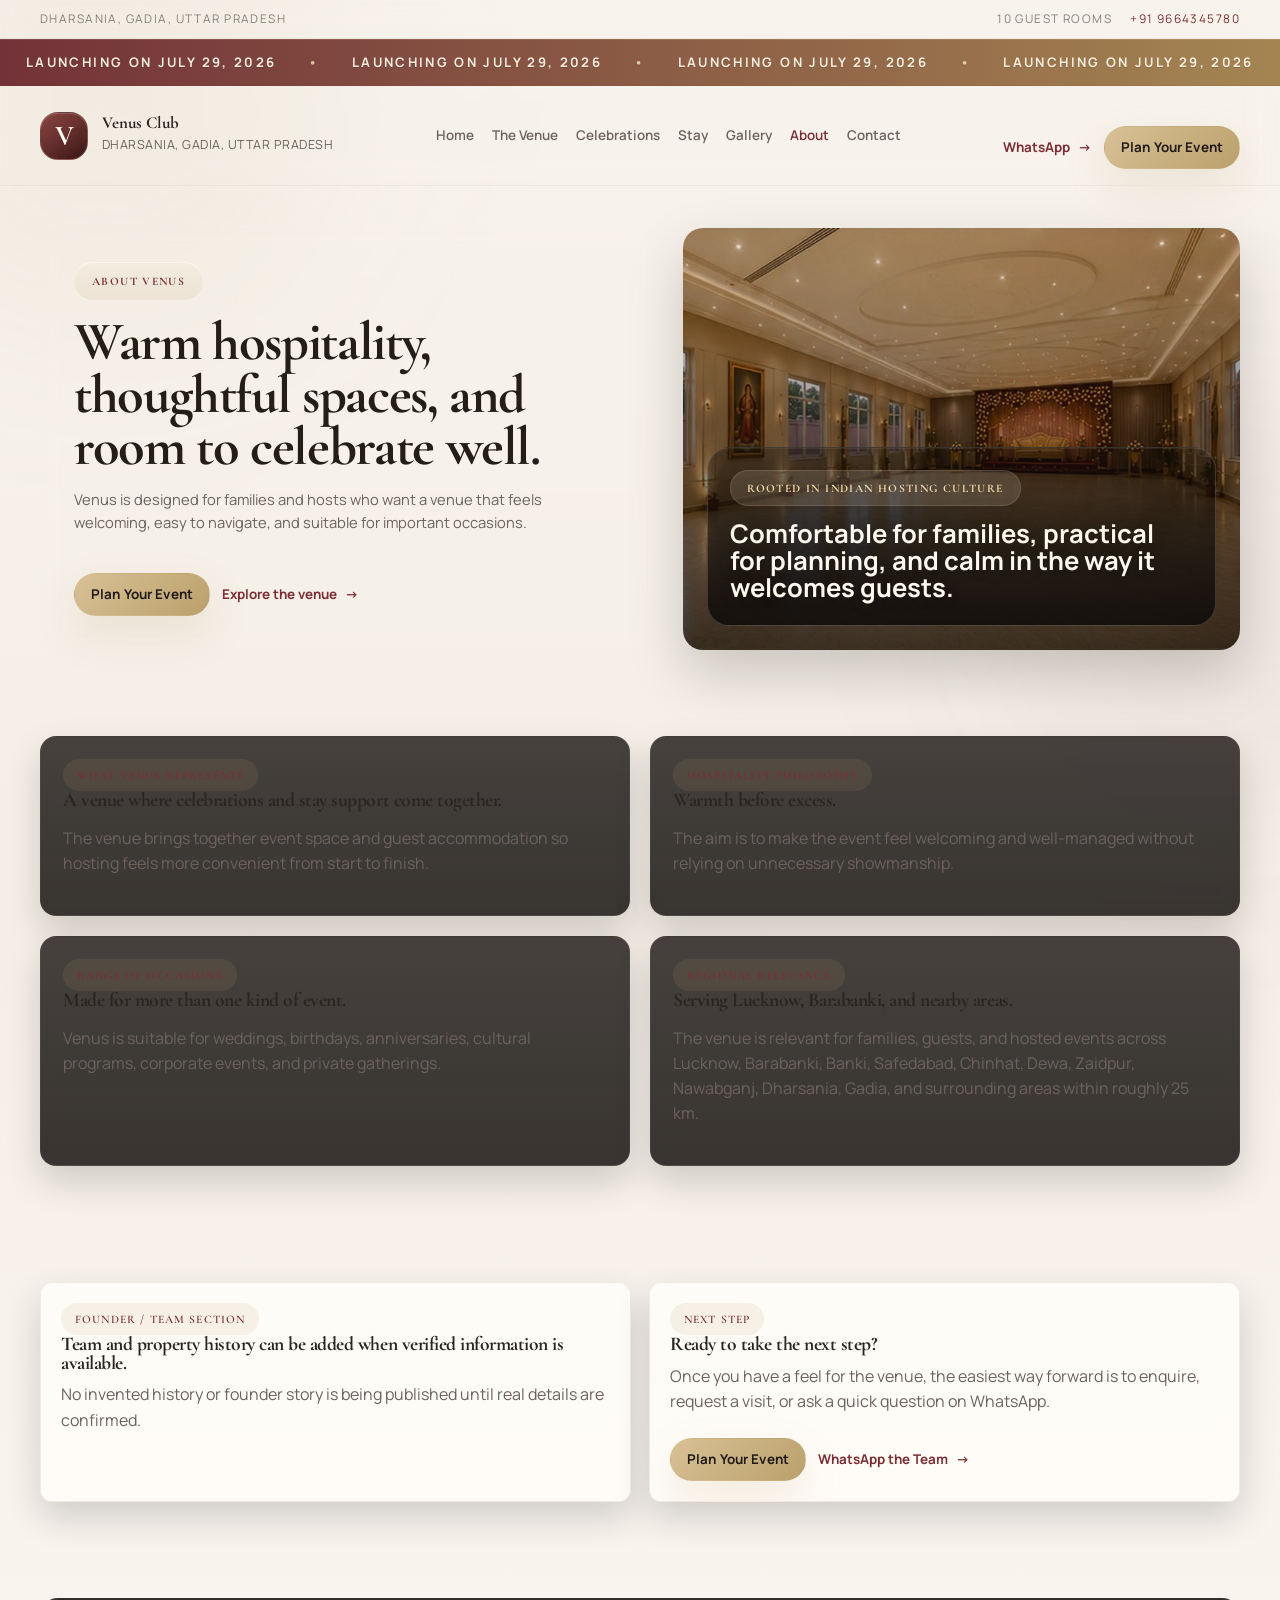
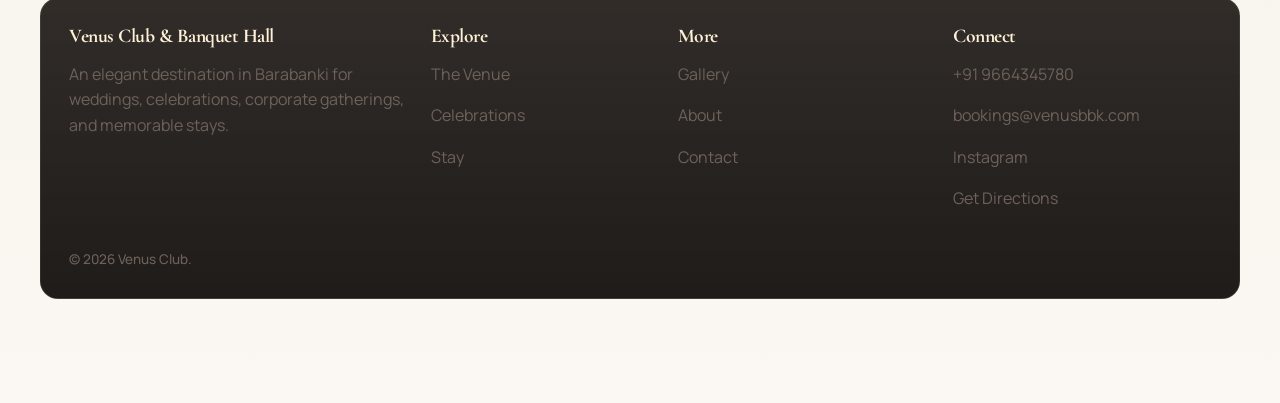
==== about.html @ 735349ad "feat: add venue instagram profile" ====
<!DOCTYPE html>
<html lang="en">
  <head>
    <meta charset="UTF-8" />
    <meta name="viewport" content="width=device-width, initial-scale=1.0" />
    <title>About Venus Club | Banquet Hall, Outdoor Lawn & Hospitality Venue in Barabanki</title>
    <meta
      name="description"
      content="Learn about the hospitality philosophy, venue approach, and celebration experience behind Venus Club in Barabanki near Lucknow for weddings, outdoor events, stays, and business gatherings."
    />
    <meta
      name="keywords"
      content="Venus Club, Venus Banquet, Venus Outdoor Lawn, Club, Outdoor, Event, Business Event, Venue, Hospitality Venue, Banquet Hall, Marriage Hall, Barabanki, Lucknow"
    />
    <link rel="canonical" href="https://venusbbk.com/about.html" />
    <meta property="og:type" content="article" />
    <meta property="og:title" content="About Venus Club | Banquet Hall, Outdoor Lawn & Hospitality Venue in Barabanki" />
    <meta
      property="og:description"
      content="Discover the hospitality approach and venue philosophy behind Venus Club & Banquet Hall in Barabanki near Lucknow."
    />
    <meta property="og:url" content="https://venusbbk.com/about.html" />
    <meta property="og:site_name" content="Venus Club & Banquet Hall" />
    <meta property="og:image" content="https://venusbbk.com/outdoor_lawn.png" />
    <meta property="og:image:alt" content="About Venus Club venue ambience in Barabanki" />
    <meta name="twitter:card" content="summary_large_image" />
    <meta name="twitter:title" content="About Venus Club | Banquet Hall, Outdoor Lawn & Hospitality Venue in Barabanki" />
    <meta
      name="twitter:description"
      content="Read about the hospitality philosophy and celebration experience behind Venus Club."
    />
    <meta name="twitter:image" content="https://venusbbk.com/outdoor_lawn.png" />
    <script type="application/ld+json">
      {
        "@context": "https://schema.org",
        "@type": "AboutPage",
        "name": "About Venus Club | Banquet Hall, Outdoor Lawn & Hospitality Venue in Barabanki",
        "url": "https://venusbbk.com/about.html",
        "description": "About page for Venus Club & Banquet Hall in Barabanki near Lucknow.",
        "isPartOf": {
          "@type": "WebSite",
          "url": "https://venusbbk.com/"
        },
        "breadcrumb": {
          "@type": "BreadcrumbList",
          "itemListElement": [
            {
              "@type": "ListItem",
              "position": 1,
              "name": "Home",
              "item": "https://venusbbk.com/"
            },
            {
              "@type": "ListItem",
              "position": 2,
              "name": "About",
              "item": "https://venusbbk.com/about.html"
            }
          ]
        }
      }
    </script>
    <link rel="preconnect" href="https://fonts.googleapis.com" />
    <link rel="preconnect" href="https://fonts.gstatic.com" crossorigin />
    <link
      href="https://fonts.googleapis.com/css2?family=Cormorant+Garamond:wght@500;600;700&family=Manrope:wght@400;500;600;700;800&display=swap"
      rel="stylesheet"
    />
    <link rel="stylesheet" href="styles.css?v=20260718b" />
  </head>
  <body>
    <div class="shell">
      <header class="topbar">
        <div class="topbar-meta">
          <div class="topbar-meta__inner">
            <span data-site-area></span>
            <div>
              <span data-site-room-count></span>
              <a data-phone-link href="#"><span data-site-phone></span></a>
            </div>
          </div>
        </div>
        <div class="launch-banner" aria-label="Launch announcement">
          <div class="launch-banner__marquee">
            <div class="launch-banner__track"></div>
            <div class="launch-banner__track" aria-hidden="true"></div>
          </div>
        </div>
        <div class="topbar__inner">
          <a class="brand" href="index.html">
            <div class="brand__mark">V</div>
            <div class="brand__text">
              <strong data-site-short></strong>
              <span data-site-area></span>
            </div>
          </a>
          <nav class="nav" aria-label="Primary">
            <a href="index.html">Home</a>
            <a href="venue.html">The Venue</a>
            <a href="celebrations.html">Celebrations</a>
            <a href="stay.html">Stay</a>
            <a href="gallery.html">Gallery</a>
            <a class="is-current" href="about.html">About</a>
            <a href="contact.html">Contact</a>
          </nav>
          <div class="nav-cta">
            <a class="text-link" data-whatsapp-link href="#">WhatsApp</a>
            <a class="button" href="contact.html">Plan Your Event</a>
          </div>
          <button class="menu-button" type="button" data-menu-toggle aria-expanded="false">Menu</button>
        </div>
        <div class="mobile-nav" hidden data-mobile-nav>
          <a href="venue.html">The Venue</a>
          <a href="celebrations.html">Celebrations</a>
          <a href="stay.html">Stay</a>
          <a href="gallery.html">Gallery</a>
          <a href="about.html">About</a>
          <a href="contact.html">Contact</a>
          <a href="contact.html">Plan Your Event</a>
        </div>
      </header>

      <main>
        <section class="page-hero">
          <div class="page-hero__copy hero-card">
            <span class="eyebrow">About Venus</span>
            <h1>Warm hospitality, thoughtful spaces, and room to celebrate well.</h1>
            <p>
              Venus is designed for families and hosts who want a venue that feels welcoming,
              easy to navigate, and suitable for important occasions.
            </p>
            <div class="cta-row">
              <a class="button" href="contact.html">Plan Your Event</a>
              <a class="text-link" href="venue.html">Explore the venue</a>
            </div>
          </div>
          <div class="page-hero__visual hero-visual--about">
            <div class="hero-overlay">
              <span class="eyebrow">Rooted in Indian hosting culture</span>
              <strong>Comfortable for families, practical for planning, and calm in the way it welcomes guests.</strong>
            </div>
          </div>
        </section>

        <section class="section">
          <div class="story-grid">
            <article class="story-card">
              <span class="eyebrow">What Venus represents</span>
              <h3>A venue where celebrations and stay support come together.</h3>
              <p>
                The venue brings together event space and guest accommodation so hosting feels more convenient from start to finish.
              </p>
            </article>
            <article class="story-card">
              <span class="eyebrow">Hospitality philosophy</span>
              <h3>Warmth before excess.</h3>
              <p>
                The aim is to make the event feel welcoming and well-managed without relying on unnecessary showmanship.
              </p>
            </article>
            <article class="story-card">
              <span class="eyebrow">Range of occasions</span>
              <h3>Made for more than one kind of event.</h3>
              <p>
                Venus is suitable for weddings, birthdays, anniversaries, cultural programs, corporate events, and private gatherings.
              </p>
            </article>
            <article class="story-card">
              <span class="eyebrow">Regional relevance</span>
              <h3>Serving Lucknow, Barabanki, and nearby areas.</h3>
              <p>
                The venue is relevant for families, guests, and hosted events across Lucknow, Barabanki, Banki, Safedabad, Chinhat, Dewa, Zaidpur, Nawabganj, Dharsania, Gadia, and surrounding areas within roughly 25 km.
              </p>
            </article>
          </div>
        </section>

        <section class="section">
          <div class="contact-grid">
            <article class="contact-card">
              <span class="eyebrow">Founder / team section</span>
              <h3>Team and property history can be added when verified information is available.</h3>
              <p>
                No invented history or founder story is being published until real details are confirmed.
              </p>
            </article>
            <article class="contact-card">
              <span class="eyebrow">Next step</span>
              <h3>Ready to take the next step?</h3>
              <p>
                Once you have a feel for the venue, the easiest way forward is to enquire, request a visit, or ask a quick question on WhatsApp.
              </p>
              <div class="button-row">
                <a class="button" href="contact.html">Plan Your Event</a>
                <a class="text-link" data-whatsapp-link href="#">WhatsApp the Team</a>
              </div>
            </article>
          </div>
        </section>
      </main>

      <footer class="footer">
        <div class="footer__inner">
          <div class="footer__grid">
            <div>
              <h3 data-site-business></h3>
              <p data-site-hero></p>
            </div>
            <div>
              <h3>Explore</h3>
              <p><a href="venue.html">The Venue</a></p>
              <p><a href="celebrations.html">Celebrations</a></p>
              <p><a href="stay.html">Stay</a></p>
            </div>
            <div>
              <h3>More</h3>
              <p><a href="gallery.html">Gallery</a></p>
              <p><a href="about.html">About</a></p>
              <p><a href="contact.html">Contact</a></p>
            </div>
            <div>
              <h3>Connect</h3>
              <p><a data-phone-link href="#"><span data-site-phone></span></a></p>
              <p><a data-email-link href="#"><span data-site-email></span></a></p>
              <p><a data-instagram-link href="#" target="_blank" rel="noreferrer">Instagram</a></p>
              <p><a data-map-link href="#" target="_blank" rel="noreferrer">Get Directions</a></p>
            </div>
          </div>
          <p class="note" style="margin-top: 22px;">© <span id="year"></span> <span data-site-short></span>.</p>
        </div>
      </footer>
    </div>

    <div class="sticky-actions-wrap">
      <div class="sticky-actions">
        <a data-phone-link href="#">Call</a>
        <a data-whatsapp-link href="#">WhatsApp</a>
        <a href="contact.html">Enquire</a>
      </div>
    </div>

    <script src="site-data.js?v=20260718a"></script>
    <script src="app.js?v=20260718a"></script>
  </body>
</html>
---- styles.css ----
:root {
  --bg: #f7f3ec;
  --bg-soft: #efe8de;
  --panel: rgba(255, 253, 249, 0.88);
  --panel-strong: rgba(255, 253, 249, 0.94);
  --panel-solid: #fffdf9;
  --card-light: #f7f0e4;
  --text: #2b2521;
  --text-soft: #6d625b;
  --text-muted: #8a7f77;
  --text-dark: #211b17;
  --line: rgba(140, 122, 98, 0.14);
  --line-strong: rgba(140, 122, 98, 0.24);
  --brand: #7d2d34;
  --brand-deep: #4c171d;
  --accent: #b89a69;
  --accent-soft: #ddceb0;
  --earth: #8c7661;
  --success: #8ac39e;
  --danger: #c85b4a;
  --warning: #a06b12;
  --shadow-xl: 0 24px 56px rgba(0, 0, 0, 0.18);
  --shadow-lg: 0 16px 36px rgba(0, 0, 0, 0.16);
  --radius-xl: 32px;
  --radius-lg: 24px;
  --radius-md: 18px;
  --radius-sm: 14px;
  --content: 1200px;
}

* {
  box-sizing: border-box;
}

html {
  scroll-behavior: smooth;
}

body {
  margin: 0;
  min-width: 320px;
  background:
    linear-gradient(180deg, #f7f3ec 0%, #f4eee6 46%, #fbf8f3 100%);
  color: var(--text);
  font-family: "Manrope", "Segoe UI", sans-serif;
  line-height: 1.58;
}

body.has-lightbox {
  overflow: hidden;
}

body.has-launch-popup {
  overflow: hidden;
}

a {
  color: inherit;
  text-decoration: none;
}

img {
  display: block;
  max-width: 100%;
}

button,
input,
select,
textarea {
  font: inherit;
}

button {
  cursor: pointer;
}

:focus-visible {
  outline: 2px solid var(--accent);
  outline-offset: 2px;
}

.shell {
  position: relative;
  min-height: 100vh;
  overflow: clip;
}

.shell::before,
.shell::after {
  content: "";
  position: fixed;
  inset: auto;
  width: 34vw;
  height: 34vw;
  border-radius: 50%;
  filter: blur(110px);
  pointer-events: none;
  z-index: 0;
}

.shell::before {
  top: -10vw;
  left: -9vw;
  background: rgba(183, 154, 104, 0.08);
}

.shell::after {
  right: -12vw;
  bottom: 8vh;
  background: rgba(125, 45, 52, 0.05);
}

.topbar,
.section,
.footer__inner,
.hero,
.page-hero,
.sticky-actions,
.notice-strip,
.split-feature,
.metrics-band,
.gallery-shell {
  position: relative;
  z-index: 1;
  width: min(calc(100% - 32px), var(--content));
  margin: 0 auto;
}

.topbar {
  position: sticky;
  top: 0;
  z-index: 40;
  width: 100%;
  border-bottom: 1px solid rgba(140, 122, 98, 0.08);
  backdrop-filter: blur(14px);
  transition: background 180ms ease, border-color 180ms ease, box-shadow 180ms ease;
}

.topbar.is-scrolled {
  background: rgba(251, 248, 243, 0.92);
  border-color: rgba(140, 122, 98, 0.12);
  box-shadow: 0 10px 24px rgba(0, 0, 0, 0.14);
}

.topbar-meta {
  border-bottom: 1px solid rgba(140, 122, 98, 0.08);
  color: var(--text-muted);
  font-size: 0.74rem;
  letter-spacing: 0.12em;
  text-transform: uppercase;
}

.topbar-meta__inner,
.topbar__inner {
  width: min(calc(100% - 32px), var(--content));
  margin: 0 auto;
}

.topbar-meta__inner {
  min-height: 38px;
  display: flex;
  align-items: center;
  justify-content: space-between;
  gap: 18px;
}

.topbar-meta__inner div {
  display: flex;
  align-items: center;
  gap: 18px;
  flex-wrap: wrap;
}

.topbar-meta a {
  color: var(--brand);
}

.launch-banner {
  position: relative;
  overflow: hidden;
  min-height: 46px;
  border-bottom: 1px solid rgba(98, 70, 48, 0.14);
  background:
    linear-gradient(90deg, rgba(109, 42, 49, 0.96), rgba(158, 125, 72, 0.94));
  box-shadow: inset 0 1px 0 rgba(255, 241, 219, 0.12);
}

.launch-banner__marquee {
  display: flex;
  width: max-content;
  min-width: 100%;
  animation: launchBannerMarquee 22s linear infinite;
}

.launch-banner__track {
  display: flex;
  align-items: center;
  gap: 32px;
  min-height: 46px;
  padding-left: 26px;
  padding-right: 26px;
  color: rgba(255, 245, 229, 0.96);
  font-size: 0.82rem;
  font-weight: 700;
  letter-spacing: 0.18em;
  text-transform: uppercase;
  white-space: nowrap;
  flex: 0 0 auto;
  text-shadow: 0 1px 0 rgba(34, 20, 16, 0.16);
}

.launch-banner__track span::after {
  content: "•";
  margin-left: 32px;
  color: rgba(248, 226, 186, 0.8);
}

@keyframes launchBannerMarquee {
  from {
    transform: translateX(0);
  }
  to {
    transform: translateX(-50%);
  }
}

.topbar__inner {
  display: flex;
  align-items: center;
  justify-content: space-between;
  gap: 20px;
  padding: 16px 0;
}

.brand {
  display: flex;
  align-items: center;
  gap: 14px;
}

.brand__mark {
  width: 48px;
  height: 48px;
  border-radius: 18px;
  display: grid;
  place-items: center;
  color: #fff9f0;
  background:
    linear-gradient(145deg, rgba(184, 154, 105, 0.22), rgba(184, 154, 105, 0.04)),
    linear-gradient(145deg, #7d2d34, #321013);
  border: 1px solid rgba(255, 245, 230, 0.16);
  box-shadow: inset 0 1px 0 rgba(255, 255, 255, 0.14);
  font-family: "Cormorant Garamond", Georgia, serif;
  font-size: 1.8rem;
  font-weight: 700;
}

.brand__text strong,
.eyebrow,
h1,
h2,
h3,
.display-copy,
.quote-line {
  font-family: "Cormorant Garamond", Georgia, serif;
}

.brand__text strong {
  display: block;
  font-size: 1.05rem;
  line-height: 1;
}

.brand__text span {
  color: var(--text-soft);
  font-size: 0.78rem;
  letter-spacing: 0.04em;
  text-transform: uppercase;
}

.nav {
  display: flex;
  align-items: center;
  gap: 18px;
}

.nav a {
  color: var(--text-soft);
  font-size: 0.84rem;
  font-weight: 600;
  transition: color 160ms ease;
}

.nav a:hover,
.nav a.is-current {
  color: var(--brand);
}

.nav-cta {
  display: flex;
  align-items: center;
  gap: 16px;
}

.text-link {
  display: inline-flex;
  align-items: center;
  gap: 8px;
  color: var(--brand);
  font-size: 0.84rem;
  font-weight: 700;
}

.text-link::after {
  content: "→";
}

.menu-button {
  display: none;
  border: 1px solid var(--line);
  background: rgba(255, 253, 249, 0.72);
  color: var(--text);
  border-radius: 999px;
  padding: 10px 15px;
  font-size: 0.88rem;
  font-weight: 700;
}

.mobile-nav {
  display: none;
}

.mobile-nav a {
  color: var(--text-soft);
  padding: 10px 0;
  border-bottom: 1px solid rgba(255, 245, 230, 0.08);
}

.hero,
.page-hero {
  display: grid;
  grid-template-columns: 1.05fr 0.95fr;
  gap: 28px;
  align-items: stretch;
  padding: 42px 0 28px;
}

.hero-card,
.panel,
.glass-card,
.contact-card,
.faq-card,
.timeline-card,
.quote-card,
.story-card,
.space-card,
.gallery-note,
.form-shell,
.detail-card,
.promo-card {
  background: var(--panel);
  border: 1px solid var(--line);
  box-shadow: var(--shadow-lg);
  backdrop-filter: blur(8px);
}

.hero-card,
.page-hero__copy {
  display: flex;
  flex-direction: column;
  justify-content: center;
  padding: 34px;
  border-radius: var(--radius-xl);
  background: transparent;
  border: 0;
  box-shadow: none;
}

.eyebrow {
  display: inline-flex;
  align-items: center;
  gap: 8px;
  width: fit-content;
  padding: 7px 14px;
  border-radius: 999px;
  background: rgba(183, 154, 104, 0.12);
  color: var(--brand);
  font-size: 0.72rem;
  font-weight: 600;
  letter-spacing: 0.1em;
  text-transform: uppercase;
}

.hero-card > .eyebrow {
  padding: 10px 18px;
  background: linear-gradient(180deg, rgba(243, 236, 223, 0.96), rgba(234, 225, 211, 0.92));
  color: #7b3137;
  font-weight: 700;
  letter-spacing: 0.12em;
  box-shadow: inset 0 1px 0 rgba(255, 250, 243, 0.78);
}

h1,
h2,
h3 {
  margin: 0;
  line-height: 0.96;
  letter-spacing: -0.025em;
}

h1 {
  margin-top: 16px;
  font-size: clamp(2.7rem, 4.25vw, 4.45rem);
  color: #241d18;
}

h2 {
  font-size: clamp(1.8rem, 2.6vw, 2.8rem);
}

h3 {
  font-size: clamp(1.22rem, 1.5vw, 1.6rem);
}

p,
li {
  color: var(--text-soft);
}

.lead,
.hero-card p,
.page-hero__copy p,
.section-heading p {
  font-size: 0.92rem;
  max-width: 62ch;
}

.display-copy {
  margin: 14px 0 8px;
  font-size: clamp(1.35rem, 1.7vw, 1.7rem);
  line-height: 1.08;
  color: #f5e8d1;
}

.hero-tagline {
  margin: 20px 0 10px;
  font-size: clamp(1.2rem, 1.55vw, 1.55rem);
  color: #8e734d;
  line-height: 1.22;
  font-weight: 500;
}

.hero-tagline span {
  color: #d6c19a;
}

.button-row,
.cta-row,
.nav-cta {
  display: flex;
  flex-wrap: wrap;
  gap: 12px;
  margin-top: 24px;
}

.button,
.button-secondary,
.button-ghost,
.filter-button {
  display: inline-flex;
  align-items: center;
  justify-content: center;
  gap: 10px;
  min-height: 42px;
  padding: 10px 16px;
  border-radius: 999px;
  border: 1px solid transparent;
  font-size: 0.84rem;
  font-weight: 700;
  letter-spacing: 0.01em;
  transition:
    transform 160ms ease,
    background 160ms ease,
    border-color 160ms ease,
    box-shadow 160ms ease,
    color 160ms ease;
}

.button {
  background: linear-gradient(135deg, #d8c196 0%, #baa06b 100%);
  color: var(--text-dark);
  box-shadow: 0 18px 40px rgba(184, 154, 105, 0.18);
}

.button-secondary {
  background: linear-gradient(135deg, #7d2d34 0%, #512127 100%);
  color: #fff;
  box-shadow: 0 12px 26px rgba(125, 45, 52, 0.14);
}

.button-ghost,
.filter-button {
  background: rgba(255, 253, 249, 0.76);
  border-color: var(--line);
  color: var(--text);
}

.button:hover,
.button-secondary:hover,
.button-ghost:hover,
.filter-button:hover,
.filter-button.is-active {
  transform: translateY(-1px);
}

.filter-button.is-active {
  background: rgba(184, 154, 105, 0.14);
  border-color: rgba(184, 154, 105, 0.34);
  color: #fff3da;
}

.hero-visual,
.page-hero__visual {
  position: relative;
  min-height: 540px;
  border-radius: 20px;
  overflow: hidden;
  box-shadow: var(--shadow-xl);
  background:
    linear-gradient(180deg, rgba(8, 7, 6, 0.16), rgba(8, 7, 6, 0.82)),
    url("outdoor_lawn.png") center/cover;
}

.page-hero__visual {
  min-height: 420px;
}

.hero-visual--venue,
.hero-visual--celebrations,
.hero-visual--stay,
.hero-visual--about,
.hero-visual--contact {
  background:
    linear-gradient(180deg, rgba(13, 11, 10, 0.08), rgba(13, 11, 10, 0.72)),
    url("venue-hall.jpeg") center/cover;
}

.hero-visual--gallery {
  background:
    linear-gradient(180deg, rgba(13, 11, 10, 0.08), rgba(13, 11, 10, 0.72)),
    url("outdoor_lawn.png") center/cover;
}

.hero-overlay {
  position: absolute;
  inset: auto 24px 24px 24px;
  padding: 22px 22px 24px;
  border-radius: 22px;
  background: linear-gradient(180deg, rgba(12, 10, 9, 0.34), rgba(12, 10, 9, 0.82));
  border: 1px solid rgba(255, 245, 230, 0.16);
  box-shadow: inset 0 1px 0 rgba(255, 247, 232, 0.06);
}

.hero-overlay .eyebrow {
  padding: 8px 16px;
  background: rgba(249, 235, 209, 0.14);
  color: #f3d7a8;
  font-weight: 700;
  letter-spacing: 0.12em;
  border: 1px solid rgba(243, 215, 168, 0.14);
}

.hero-overlay strong {
  display: block;
  margin-top: 14px;
  font-size: clamp(1.55rem, 2vw, 2.15rem);
  line-height: 1.06;
  color: #fff8ef;
  text-shadow: 0 2px 14px rgba(0, 0, 0, 0.3);
}

.metrics-grid,
.detail-grid,
.pill-row,
.filter-row,
.gallery-grid,
.story-grid,
.faq-grid,
.contact-grid,
.occasion-grid,
.amenity-grid,
.value-grid,
.stay-grid,
.timeline,
.footer__grid {
  display: grid;
  gap: 18px;
}

.hero-facts {
  grid-template-columns: repeat(2, 1fr);
  margin-top: 20px;
}

.hero-facts span,
.metric {
  padding: 13px 14px;
  border-radius: 18px;
  background: rgba(255, 250, 242, 0.05);
  border: 1px solid rgba(255, 245, 230, 0.08);
  color: var(--text-soft);
  font-size: 0.8rem;
}

.hero-facts strong,
.metric strong {
  display: block;
  color: #fff2dc;
  font-size: 0.88rem;
  margin-bottom: 4px;
}

.section {
  padding: 58px 0;
}

.section-heading {
  display: flex;
  align-items: end;
  justify-content: space-between;
  gap: 20px;
  margin-bottom: 24px;
}

.section-heading p {
  margin: 10px 0 0;
}

.notice-strip {
  display: grid;
  grid-template-columns: 1.1fr 0.9fr;
  gap: 20px;
  align-items: center;
  margin-top: 6px;
  padding: 16px 20px;
  border-radius: 18px;
  background:
    linear-gradient(135deg, rgba(67, 22, 27, 0.98), rgba(111, 46, 54, 0.9)),
    linear-gradient(135deg, rgba(184, 154, 105, 0.08), rgba(184, 154, 105, 0.04));
  border: 1px solid rgba(255, 245, 230, 0.12);
  box-shadow: var(--shadow-lg);
}

.notice-strip strong {
  display: block;
  margin-bottom: 5px;
  font-size: clamp(1.15rem, 1.6vw, 1.5rem);
  color: #fff4df;
}

.split-feature,
.story-grid,
.stay-grid {
  display: grid;
  grid-template-columns: repeat(2, 1fr);
  gap: 20px;
}

.split-feature__copy,
.split-feature__visual,
.story-card,
.quote-card {
  border-radius: 16px;
  overflow: hidden;
}

.split-feature__copy,
.story-card,
.quote-card {
  padding: 22px;
}

.split-feature__copy {
  background: transparent;
  border: 0;
  box-shadow: none;
}

.split-feature__visual img,
.space-card img,
.gallery-card img,
.story-card img {
  width: 100%;
  height: 100%;
  object-fit: cover;
}

.split-feature__visual img {
  min-height: 420px;
  border-radius: 18px;
  box-shadow: var(--shadow-lg);
}

.fact-strip {
  display: grid;
  grid-template-columns: repeat(3, 1fr);
  gap: 22px;
  margin-top: 34px;
  padding-top: 26px;
  border-top: 1px solid var(--line);
}

.fact-inline {
  display: grid;
  gap: 6px;
}

.fact-inline strong {
  color: var(--text);
  font-size: 0.95rem;
}

.fact-inline span {
  color: var(--text-soft);
  font-size: 0.86rem;
}

.occasion-grid,
.amenity-grid,
.value-grid {
  grid-template-columns: repeat(3, 1fr);
}

.space-flow {
  display: grid;
  gap: 34px;
}

.space-feature {
  display: grid;
  grid-template-columns: 1.05fr 0.95fr;
  gap: 30px;
  align-items: center;
}

.space-feature--reverse .space-feature__media {
  order: 2;
}

.space-feature--reverse .space-feature__copy {
  order: 1;
}

.space-feature__media img {
  width: 100%;
  min-height: 360px;
  object-fit: cover;
  border-radius: 18px;
  box-shadow: var(--shadow-lg);
}

.space-feature__copy {
  max-width: 32rem;
}

.space-feature__copy p {
  margin: 12px 0 0;
}

.space-card,
.panel,
.glass-card,
.contact-card,
.faq-card,
.timeline-card,
.detail-card,
.promo-card {
  border-radius: 12px;
  overflow: hidden;
}

.space-card img {
  height: 270px;
}

.space-card__body,
.panel,
.glass-card,
.contact-card,
.faq-card,
.timeline-card,
.detail-card,
.promo-card {
  padding: 20px;
}

.space-card__body p,
.panel p,
.glass-card p,
.contact-card p,
.faq-card p,
.timeline-card p,
.detail-card p,
.promo-card p {
  margin: 10px 0 0;
}

.space-meta,
.bullet-list,
.amenity-list {
  margin: 16px 0 0;
  padding-left: 18px;
}

.space-meta li,
.bullet-list li,
.amenity-list li {
  margin-top: 8px;
}

.occasion-grid .panel,
.value-grid .glass-card {
  min-height: 100%;
}

.quote-line {
  font-size: clamp(1.2rem, 1.6vw, 1.6rem);
  line-height: 1.1;
  color: #f5e5c9;
}

.occasion-visuals {
  display: grid;
  grid-template-columns: repeat(4, 1fr);
  gap: 18px;
}

.occasion-visual img {
  width: 100%;
  height: 240px;
  object-fit: cover;
  border-radius: 16px;
  margin-bottom: 14px;
  box-shadow: var(--shadow-lg);
}

.occasion-visual h3 {
  margin-bottom: 8px;
}

.image-band {
  position: relative;
  overflow: hidden;
  border-radius: 20px;
  min-height: 420px;
  box-shadow: var(--shadow-lg);
}

.image-band img {
  width: 100%;
  height: 100%;
  min-height: 420px;
  object-fit: cover;
}

.image-band__copy {
  position: absolute;
  inset: auto 24px 24px 24px;
  max-width: 30rem;
  padding: 20px;
  border-radius: 18px;
  background: rgba(255, 253, 249, 0.84);
  backdrop-filter: blur(6px);
}

.image-band__copy h2 {
  margin: 10px 0 0;
}

.closing-panel {
  display: grid;
  grid-template-columns: 1fr auto;
  gap: 26px;
  align-items: center;
  padding: 34px 0 0;
  border-top: 1px solid var(--line);
}

.quote-note {
  display: block;
  margin-top: 18px;
  color: var(--text-muted);
  font-size: 0.86rem;
}

.walkthrough {
  display: grid;
  grid-template-columns: 1.16fr 0.84fr;
  gap: 18px;
}

.walkthrough__stage,
.walkthrough__panel,
.form-shell,
.gallery-note {
  border-radius: 16px;
  overflow: hidden;
}

.walkthrough__stage,
.walkthrough__panel,
.form-shell,
.gallery-note {
  background: var(--panel);
  border: 1px solid var(--line);
  box-shadow: var(--shadow-lg);
}

.walkthrough__media {
  position: relative;
  min-height: 520px;
  background: #151311;
}

.walkthrough__media img {
  width: 100%;
  height: 100%;
  object-fit: cover;
}

.walkthrough__caption,
.walkthrough__panel,
.gallery-note,
.form-shell {
  padding: 20px;
}

.walkthrough__caption p,
.walkthrough__panel p {
  margin-bottom: 0;
}

.walkthrough__sidebar {
  display: grid;
  gap: 18px;
}

.tour-scenes {
  display: grid;
  gap: 12px;
  margin-top: 14px;
}

.tour-scene {
  display: grid;
  grid-template-columns: 88px 1fr;
  gap: 12px;
  align-items: center;
  width: 100%;
  border: 1px solid rgba(255, 245, 230, 0.08);
  border-radius: 12px;
  background: rgba(255, 253, 249, 0.7);
  color: var(--text);
  padding: 10px;
  text-align: left;
}

.tour-scene img {
  width: 100%;
  height: 72px;
  object-fit: cover;
  border-radius: 12px;
}

.tour-scene strong {
  display: block;
  font-size: 1rem;
  margin-bottom: 4px;
}

.tour-scene span {
  color: var(--text-soft);
  font-size: 0.82rem;
}

.tour-scene.is-active,
.tour-scene:hover {
  border-color: rgba(184, 154, 105, 0.36);
  background: rgba(184, 154, 105, 0.1);
}

.tour-hotspot {
  position: absolute;
  left: var(--x);
  top: var(--y);
  transform: translate(-50%, -50%);
  display: inline-flex;
  align-items: center;
  gap: 10px;
  padding: 10px 14px;
  border: 0;
  border-radius: 999px;
  background: rgba(18, 15, 14, 0.78);
  color: #fff4df;
  font-size: 0.8rem;
  font-weight: 700;
}

.tour-hotspot span {
  width: 11px;
  height: 11px;
  border-radius: 50%;
  background: var(--accent);
  box-shadow: 0 0 0 7px rgba(184, 154, 105, 0.16);
}

.detail-grid {
  grid-template-columns: repeat(2, 1fr);
}

.detail-card--visual {
  padding: 0;
}

.detail-card--visual img {
  width: 100%;
  height: 100%;
  min-height: 340px;
  object-fit: cover;
}

.status-pill {
  display: inline-flex;
  align-items: center;
  gap: 8px;
  padding: 7px 12px;
  border-radius: 999px;
  background: rgba(184, 154, 105, 0.1);
  color: #f1ddba;
  font-size: 0.78rem;
  font-weight: 700;
  text-transform: uppercase;
  letter-spacing: 0.08em;
}

.status-pill--muted {
  background: rgba(255, 250, 242, 0.08);
  color: var(--text-muted);
}

.filter-row {
  grid-template-columns: repeat(5, max-content);
  justify-content: start;
  margin-bottom: 20px;
}

.gallery-shell {
  padding-bottom: 12px;
}

.gallery-grid {
  grid-template-columns: repeat(3, 1fr);
}

.gallery-card {
  position: relative;
  padding: 0;
  border: 0;
  border-radius: 24px;
  overflow: hidden;
  min-height: 360px;
  background: #1a1714;
  box-shadow: var(--shadow-lg);
}

.gallery-card::after {
  content: "";
  position: absolute;
  inset: 0;
  background: linear-gradient(180deg, rgba(9, 8, 7, 0.04), rgba(9, 8, 7, 0.82));
}

.gallery-card img {
  position: absolute;
  inset: 0;
}

.gallery-card__copy,
.gallery-card__tag {
  position: relative;
  z-index: 1;
}

.gallery-card__tag {
  position: absolute;
  top: 18px;
  left: 18px;
  padding: 7px 12px;
  border-radius: 999px;
  background: rgba(18, 15, 14, 0.76);
  color: #f7e9cf;
  font-size: 0.76rem;
  font-weight: 700;
  letter-spacing: 0.08em;
  text-transform: uppercase;
}

.gallery-card__copy {
  position: absolute;
  inset: auto 20px 20px 20px;
}

.gallery-card__copy strong {
  display: block;
  color: #fff8ef;
  font-size: 1.35rem;
  font-family: "Cormorant Garamond", Georgia, serif;
}

.gallery-card__copy span {
  display: block;
  margin-top: 8px;
  color: rgba(255, 246, 232, 0.78);
  font-size: 0.9rem;
}

.gallery-note {
  margin-top: 20px;
}

.timeline {
  grid-template-columns: repeat(5, 1fr);
}

.timeline-card strong {
  display: block;
  margin-bottom: 10px;
  color: #f4e1be;
  font-size: 0.76rem;
  letter-spacing: 0.08em;
  text-transform: uppercase;
}

.story-card {
  background:
    linear-gradient(180deg, rgba(255, 250, 242, 0.1), rgba(255, 250, 242, 0.04)),
    rgba(27, 23, 20, 0.9);
  border: 1px solid var(--line);
  box-shadow: var(--shadow-lg);
}

.story-card img {
  min-height: 320px;
}

.stay-grid .story-card,
.split-feature__copy,
.split-feature__visual {
  min-height: 100%;
}

.contact-grid,
.faq-grid {
  grid-template-columns: repeat(2, 1fr);
}

.contact-card ul {
  margin: 14px 0 0;
  padding-left: 18px;
}

.form-shell h3,
.contact-card h3,
.faq-card h3,
.story-card h3,
.panel h3,
.glass-card h3,
.detail-card h3,
.promo-card h3 {
  color: var(--text);
}

.form-shell p {
  margin-top: 10px;
}

.form-shell {
  background: #fffdf9;
  border-color: rgba(140, 122, 98, 0.16);
}

.form-kicker {
  max-width: 52ch;
}

.contact-points {
  display: flex;
  flex-wrap: wrap;
  gap: 10px;
  margin-top: 16px;
}

.contact-points span {
  padding: 8px 12px;
  border-radius: 999px;
  background: rgba(183, 154, 104, 0.09);
  color: var(--brand);
  font-size: 0.75rem;
  font-weight: 700;
}

.inquiry-form {
  display: grid;
  gap: 20px;
  margin-top: 22px;
}

.form-section {
  display: grid;
  gap: 14px;
}

.form-section__title {
  padding-bottom: 10px;
  border-bottom: 1px solid rgba(140, 122, 98, 0.14);
  color: var(--text);
  font-size: 0.84rem;
  font-weight: 800;
  letter-spacing: 0.08em;
  text-transform: uppercase;
}

.form-grid {
  display: grid;
  grid-template-columns: repeat(2, 1fr);
  gap: 18px 16px;
}

.field {
  display: grid;
  gap: 10px;
}

.field span {
  color: var(--text-soft);
  font-size: 0.8rem;
  font-weight: 700;
}

.field em {
  font-style: normal;
  color: var(--accent);
}

.checkbox-field em,
.form-note em {
  font-style: normal;
  color: var(--accent);
}

.field input,
.field select,
.field textarea {
  width: 100%;
  min-height: 54px;
  border: 1px solid rgba(140, 122, 98, 0.2);
  border-radius: 14px;
  background: #fff;
  color: var(--text);
  padding: 14px 16px;
  box-shadow: inset 0 1px 0 rgba(255, 255, 255, 0.7);
  appearance: none;
}

.field input::placeholder,
.field textarea::placeholder {
  color: rgba(109, 98, 91, 0.52);
}

.field input:focus,
.field select:focus,
.field textarea:focus {
  border-color: rgba(183, 154, 104, 0.58);
  box-shadow: 0 0 0 4px rgba(183, 154, 104, 0.14);
  outline: 0;
}

.field textarea {
  min-height: 140px;
  resize: vertical;
}

.field--full {
  grid-column: 1 / -1;
}

.field--hidden {
  position: absolute;
  left: -9999px;
  width: 1px;
  height: 1px;
  overflow: hidden;
}

.checkbox-field {
  display: flex;
  align-items: start;
  gap: 10px;
  padding: 2px 2px 0;
  color: rgba(89, 77, 67, 0.9);
  font-size: 0.88rem;
}

.checkbox-field input {
  margin-top: 4px;
}

.form-actions {
  display: flex;
  align-items: center;
  justify-content: space-between;
  gap: 16px;
  flex-wrap: wrap;
}

.form-note,
.form-status,
.note {
  margin: 0;
  font-size: 0.84rem;
}

.mini-note {
  margin: 0;
  color: var(--text-muted);
  font-size: 0.8rem;
}

.form-note,
.note {
  color: rgba(110, 96, 84, 0.92);
  font-weight: 500;
}

.form-status {
  min-height: 1.5em;
  color: rgba(89, 77, 67, 0.92);
}

.form-status[data-state="success"] {
  color: #4d8f67;
}

.form-status[data-state="error"] {
  color: var(--danger);
  font-weight: 500;
}

.form-status[data-state="warning"] {
  color: var(--warning);
  font-weight: 500;
}

.form-status[data-state="loading"] {
  color: rgba(110, 96, 84, 0.95);
  font-weight: 500;
}

.lightbox {
  position: fixed;
  inset: 0;
  z-index: 60;
  display: grid;
  place-items: center;
  padding: 24px;
  background: rgba(8, 7, 6, 0.84);
  backdrop-filter: blur(10px);
}

.lightbox[hidden] {
  display: none;
}

.lightbox__dialog {
  position: relative;
  width: min(960px, 100%);
  border-radius: 30px;
  overflow: hidden;
  background: #151210;
  border: 1px solid rgba(255, 245, 230, 0.12);
  box-shadow: var(--shadow-xl);
}

.lightbox__dialog img {
  width: 100%;
  max-height: 68vh;
  object-fit: cover;
}

.lightbox__copy {
  padding: 22px;
}

.lightbox__copy h3 {
  margin-bottom: 8px;
}

.lightbox__copy p {
  margin: 0;
}

.lightbox__close,
.lightbox__nav {
  position: absolute;
  top: 18px;
  width: 42px;
  height: 42px;
  border: 0;
  border-radius: 999px;
  background: rgba(18, 15, 14, 0.72);
  color: #fff;
}

.lightbox__close {
  right: 18px;
}

.lightbox__nav--prev {
  left: 18px;
}

.lightbox__nav--next {
  right: 70px;
}

.launch-popup {
  position: fixed;
  inset: 0;
  z-index: 80;
  display: grid;
  place-items: center;
  padding: 24px;
  opacity: 0;
  animation: launchPopupFadeIn 350ms ease-out forwards;
}

.launch-popup.is-closing {
  animation: launchPopupFadeOut 350ms ease-out forwards;
}

@keyframes launchPopupFadeIn {
  from {
    opacity: 0;
  }
  to {
    opacity: 1;
  }
}

@keyframes launchPopupFadeOut {
  from {
    opacity: 1;
  }
  to {
    opacity: 0;
  }
}

.launch-popup__scrim {
  position: absolute;
  inset: 0;
  background: rgba(22, 18, 15, 0.34);
  backdrop-filter: blur(12px);
}

.launch-popup__dialog {
  position: relative;
  z-index: 1;
  width: min(700px, 100%);
  border-radius: 18px;
  background: rgba(248, 245, 240, 0.94);
  box-shadow: 0 18px 42px rgba(26, 21, 17, 0.12);
  overflow: hidden;
  transform: translateY(20px) scale(0.98);
  animation: launchPopupCardIn 350ms ease-out forwards;
  outline: none;
}

.launch-popup.is-closing .launch-popup__dialog {
  animation: launchPopupCardOut 350ms ease-out forwards;
}

@keyframes launchPopupCardIn {
  from {
    opacity: 0;
    transform: translateY(20px) scale(0.98);
  }
  to {
    opacity: 1;
    transform: translateY(0) scale(1);
  }
}

@keyframes launchPopupCardOut {
  from {
    opacity: 1;
    transform: translateY(0) scale(1);
  }
  to {
    opacity: 0;
    transform: translateY(20px) scale(0.98);
  }
}

.launch-popup__close {
  position: absolute;
  top: 16px;
  right: 16px;
  width: 34px;
  height: 34px;
  padding: 0;
  border: 0;
  border-radius: 999px;
  background: rgba(16, 12, 10, 0.62);
  color: rgba(255, 247, 235, 0.96);
  font-size: 1.1rem;
  line-height: 1;
  display: inline-flex;
  align-items: center;
  justify-content: center;
  backdrop-filter: blur(8px);
  box-shadow: 0 8px 22px rgba(18, 14, 12, 0.18);
  z-index: 4;
}

.launch-popup__media {
  position: relative;
  min-height: 228px;
  background: #181310;
}

.launch-popup__media img {
  width: 100%;
  height: 228px;
  object-fit: cover;
  filter: saturate(0.88) contrast(1.03);
}

.launch-popup__veil {
  position: absolute;
  inset: 0;
  background:
    linear-gradient(180deg, rgba(19, 15, 13, 0.14), rgba(19, 15, 13, 0.58)),
    linear-gradient(90deg, rgba(168, 134, 82, 0.08), rgba(168, 134, 82, 0));
}

.launch-popup__content {
  padding: 34px 40px 38px;
}

.launch-popup__monogram {
  color: rgba(168, 134, 82, 0.9);
  font-family: "Cormorant Garamond", Georgia, serif;
  font-size: 0.95rem;
  font-weight: 700;
  letter-spacing: 0.18em;
  text-transform: uppercase;
}

.launch-popup__divider {
  width: 56px;
  height: 1px;
  margin: 18px 0 22px;
  background: rgba(168, 134, 82, 0.58);
}

.launch-popup__dialog h2 {
  margin: 0;
  color: #211b17;
  font-size: clamp(3.25rem, 7vw, 4rem);
  line-height: 0.95;
  letter-spacing: -0.03em;
}

.launch-popup__dialog h2 span {
  display: block;
}

.launch-popup__title-primary {
  margin-bottom: 4px;
}

.launch-popup__body {
  max-width: 31rem;
  margin-top: 22px;
}

.launch-popup__body p {
  margin: 0;
  color: rgba(78, 67, 59, 0.9);
  font-size: 1.125rem;
  line-height: 1.75;
}

.launch-popup__opening {
  margin: 28px 0 0;
  padding-top: 18px;
  border-top: 1px solid rgba(120, 101, 83, 0.14);
  color: rgba(168, 134, 82, 0.98);
  font-size: 0.78rem;
  font-weight: 700;
  letter-spacing: 0.14em;
  text-transform: uppercase;
}

.launch-popup__actions {
  display: flex;
  flex-wrap: wrap;
  align-items: center;
  gap: 18px;
  margin-top: 26px;
}

.launch-popup__primary {
  display: inline-flex;
  align-items: center;
  justify-content: center;
  min-height: 46px;
  padding: 0 22px;
  background: #a88652;
  color: #f7f1e8;
  font-size: 0.92rem;
  font-weight: 700;
  letter-spacing: 0.01em;
  border-radius: 999px;
  transition: background 160ms ease, transform 160ms ease;
}

.launch-popup__primary:hover {
  background: #977447;
  transform: translateY(-1px);
}

.launch-popup__secondary {
  padding: 0;
  border: 0;
  background: transparent;
  color: rgba(65, 52, 44, 0.82);
  font-size: 0.92rem;
  font-weight: 600;
}

.launch-popup__secondary:hover,
.launch-popup__close:hover {
  opacity: 0.82;
}

.footer {
  padding: 38px 0 104px;
}

.footer__inner {
  padding: 28px;
  border-radius: 18px;
  background:
    linear-gradient(180deg, rgba(36, 31, 28, 0.94), rgba(27, 23, 20, 0.98));
  border: 1px solid rgba(255, 245, 230, 0.08);
}

.footer__grid {
  grid-template-columns: 1.2fr 0.8fr 0.9fr 0.9fr;
}

.footer h3 {
  margin-bottom: 12px;
  color: #fff1d8;
}

.footer p,
.footer a {
  color: var(--text-soft);
}

.sticky-actions-wrap {
  position: fixed;
  inset: auto 0 0;
  z-index: 35;
  padding: 0 0 14px;
}

.sticky-actions {
  display: none;
  grid-template-columns: repeat(3, 1fr);
  gap: 10px;
}

.sticky-actions a {
  min-height: 46px;
  display: grid;
  place-items: center;
  border-radius: 999px;
  font-size: 0.84rem;
  font-weight: 800;
  color: #fff;
  box-shadow: var(--shadow-lg);
}

.sticky-actions a:nth-child(1) {
  background: linear-gradient(135deg, var(--accent), #d9c195);
  color: var(--text-dark);
}

.sticky-actions a:nth-child(2) {
  background: linear-gradient(135deg, #246d4d, #389066);
}

.sticky-actions a:nth-child(3) {
  background: linear-gradient(135deg, var(--brand), #9f4351);
}

@media (max-width: 1120px) {
  .nav {
    gap: 14px;
  }

  .nav a {
    font-size: 0.88rem;
  }

  .metrics-grid,
  .timeline {
    grid-template-columns: repeat(2, 1fr);
  }
}

@media (max-width: 980px) {
  .hero,
  .page-hero,
  .split-feature,
  .space-feature,
  .story-grid,
  .stay-grid,
  .walkthrough,
  .contact-grid,
  .faq-grid,
  .detail-grid,
  .footer__grid,
  .notice-strip,
  .closing-panel {
    grid-template-columns: 1fr;
  }

  .occasion-grid,
  .amenity-grid,
  .value-grid,
  .gallery-grid,
  .occasion-visuals,
  .fact-strip {
    grid-template-columns: repeat(2, 1fr);
  }

  .hero-visual,
  .page-hero__visual,
  .walkthrough__media {
    min-height: 440px;
  }

  .nav,
  .nav-cta {
    display: none;
  }

  .menu-button {
    display: inline-flex;
  }

  .mobile-nav[hidden] {
    display: none;
  }

  .mobile-nav:not([hidden]) {
    display: grid;
    gap: 2px;
    width: min(calc(100% - 32px), var(--content));
    margin: 0 auto;
    padding: 0 0 16px;
    background: rgba(251, 248, 243, 0.96);
  }

  .section-heading {
    align-items: start;
    flex-direction: column;
  }

  .topbar-meta__inner {
    min-height: auto;
    padding: 10px 0;
    align-items: start;
    flex-direction: column;
  }

  .launch-banner__marquee {
    animation-duration: 20s;
  }

  .launch-banner__track {
    gap: 24px;
    font-size: 0.71rem;
    letter-spacing: 0.14em;
  }

  .launch-banner__track span::after {
    margin-left: 24px;
  }
}

@media (max-width: 680px) {
  .hero-card,
  .page-hero__copy,
  .split-feature__copy,
  .space-card__body,
  .panel,
  .glass-card,
  .contact-card,
  .faq-card,
  .timeline-card,
  .detail-card,
  .walkthrough__caption,
  .walkthrough__panel,
  .gallery-note,
  .form-shell,
  .footer__inner,
  .promo-card,
  .story-card {
    padding: 20px;
  }

  .hero,
  .page-hero {
    padding-top: 28px;
  }

  .topbar__inner {
    padding: 12px 0;
  }

  .brand__mark {
    width: 42px;
    height: 42px;
    border-radius: 15px;
  }

  .brand__text strong {
    font-size: 1.05rem;
  }

  h1 {
    font-size: clamp(2.5rem, 13vw, 3.8rem);
  }

  h2 {
    font-size: clamp(1.9rem, 10vw, 2.8rem);
  }

  .hero-facts,
  .occasion-grid,
  .amenity-grid,
  .value-grid,
  .gallery-grid,
  .timeline,
  .footer__grid,
  .form-grid,
  .fact-strip,
  .occasion-visuals {
    grid-template-columns: 1fr;
  }

  .cta-row,
  .button-row,
  .form-actions {
    flex-direction: column;
    align-items: stretch;
  }

  .button,
  .button-secondary,
  .button-ghost {
    width: 100%;
  }

  .text-link {
    width: fit-content;
  }

  .hero-overlay {
    inset: auto 16px 16px 16px;
    padding: 18px;
  }

  .split-feature__visual img,
  .space-card img,
  .space-feature__media img,
  .detail-card--visual img,
  .gallery-card {
    min-height: 0;
    height: 240px;
  }

  .walkthrough__media {
    min-height: 320px;
  }

  .tour-hotspot {
    padding: 8px 12px;
    font-size: 0.72rem;
  }

  .tour-scene {
    grid-template-columns: 72px 1fr;
  }

  .tour-scene img {
    height: 62px;
  }

  .filter-row {
    grid-template-columns: 1fr 1fr;
  }

  .lightbox {
    padding: 12px;
  }

  .lightbox__nav {
    top: 12px;
  }

  .lightbox__nav--next {
    right: 58px;
  }

  .launch-popup {
    padding: 18px;
  }

  .launch-popup__dialog {
    border-radius: 26px;
  }

  .launch-popup__media {
    min-height: 180px;
  }

  .launch-popup__media img {
    height: 180px;
  }

  .launch-popup__content {
    padding: 32px 24px 30px;
  }

  .launch-popup__divider {
    margin: 16px 0 18px;
  }

  .launch-popup__dialog h2 {
    font-size: clamp(2.25rem, 10vw, 3.2rem);
  }

  .launch-popup__body {
    margin-top: 18px;
  }

  .launch-popup__body p {
    font-size: 1rem;
  }

  .launch-popup__opening {
    margin-top: 24px;
  }

  .launch-popup__actions {
    align-items: stretch;
    flex-direction: column;
  }

  .launch-popup__primary,
  .launch-popup__secondary {
    width: 100%;
    justify-content: center;
  }

  .sticky-actions {
    display: grid;
  }
}

@media (prefers-reduced-motion: reduce) {
  html {
    scroll-behavior: auto;
  }

  .launch-banner__marquee {
    animation: none;
  }

  *,
  *::before,
  *::after {
    animation: none !important;
    transition: none !important;
  }
}
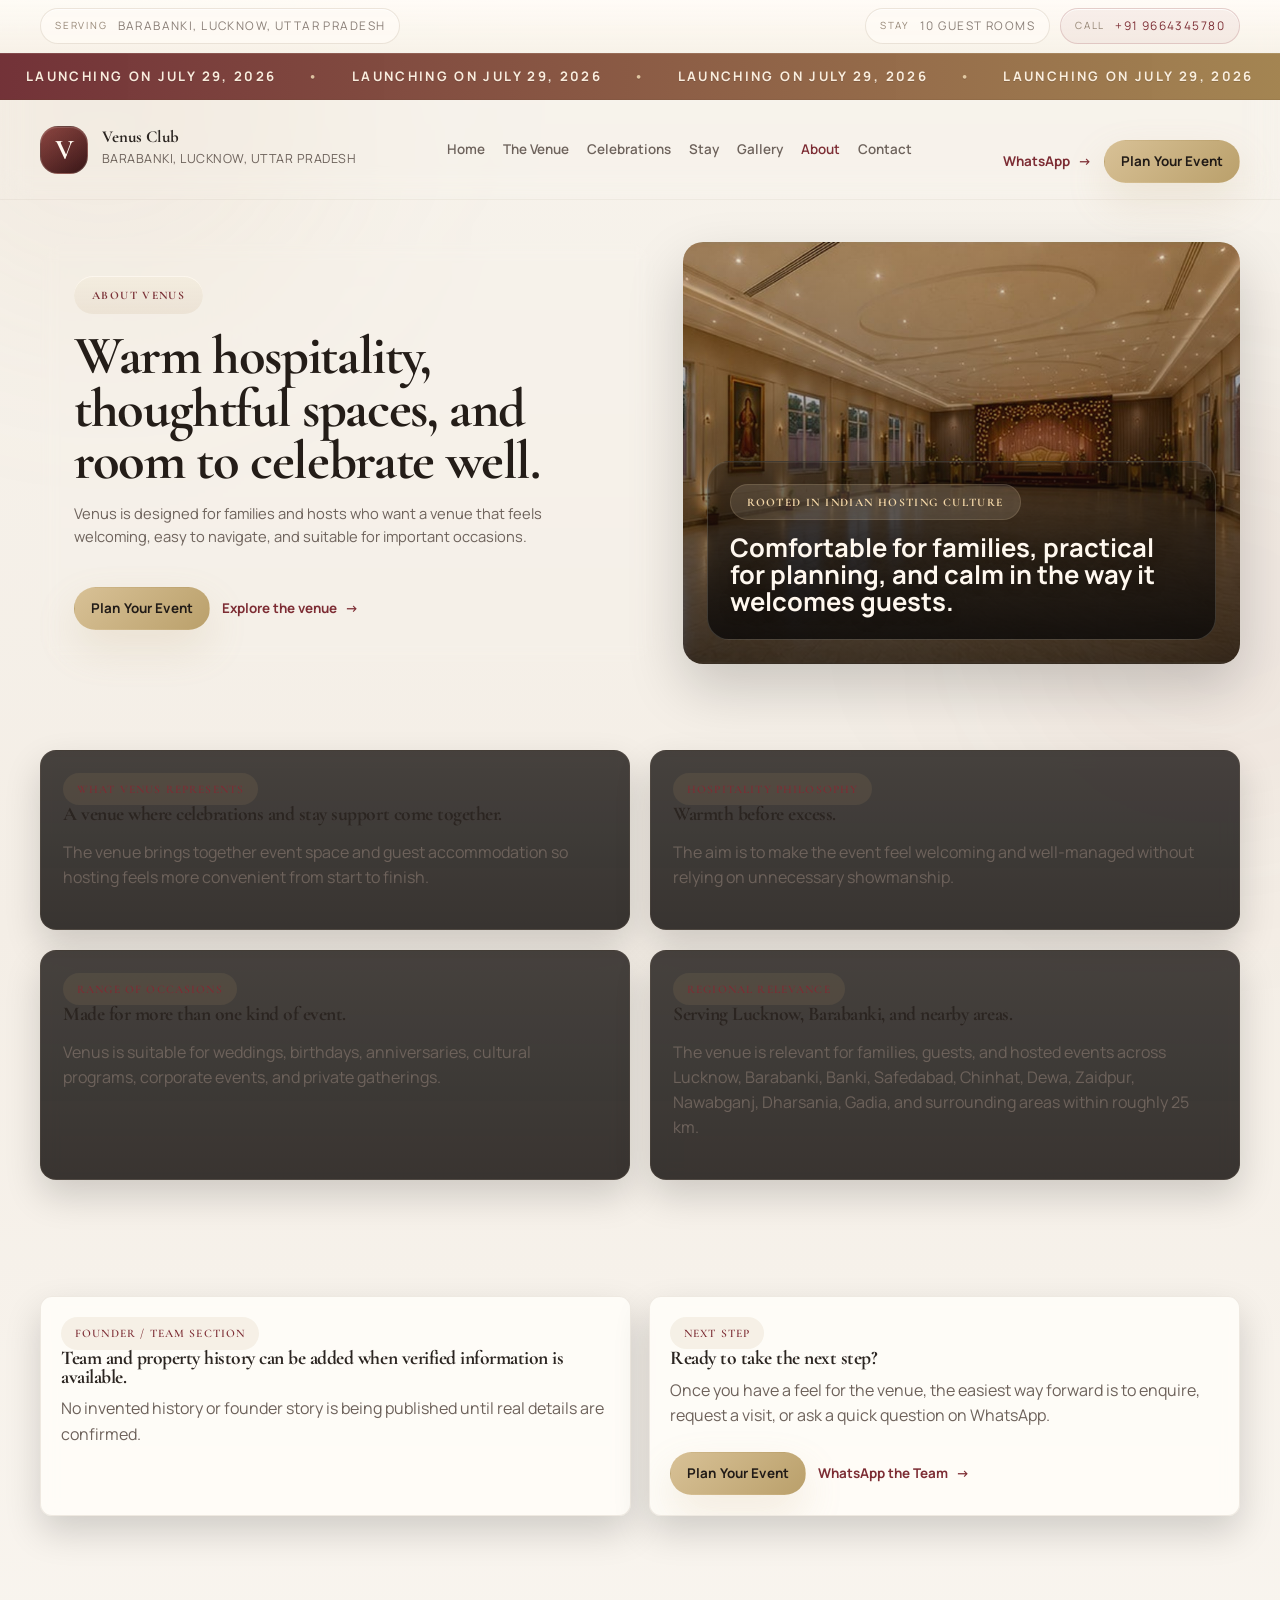
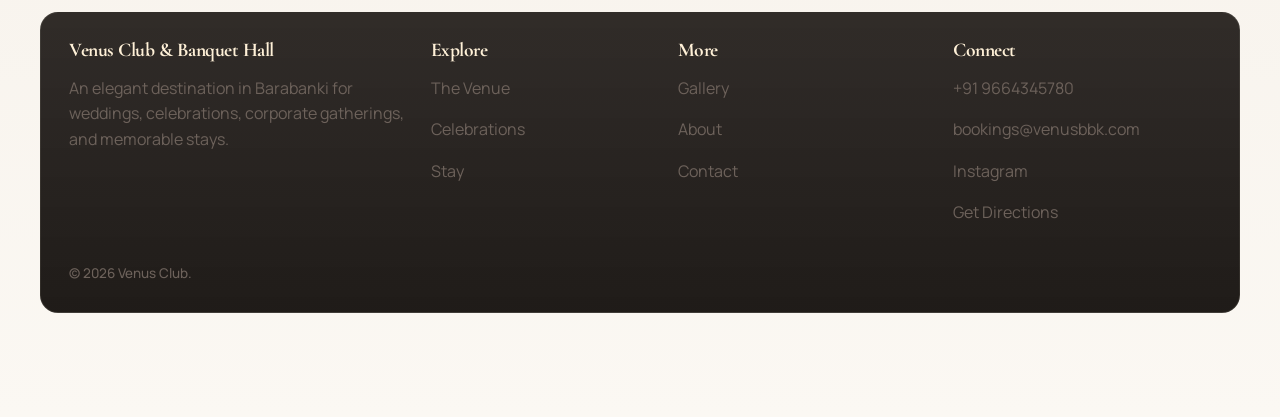
==== commit c902934a: "refine: elevate header meta bar" ====
--- a/about.html
+++ b/about.html
@@ -73,10 +73,21 @@
       <header class="topbar">
         <div class="topbar-meta">
           <div class="topbar-meta__inner">
-            <span data-site-area></span>
-            <div>
-              <span data-site-room-count></span>
-              <a data-phone-link href="#"><span data-site-phone></span></a>
+            <div class="meta-cluster">
+              <span class="meta-chip">
+                <span class="meta-chip__label">Serving</span>
+                <span data-site-area></span>
+              </span>
+            </div>
+            <div class="meta-cluster">
+              <span class="meta-chip">
+                <span class="meta-chip__label">Stay</span>
+                <span data-site-room-count></span>
+              </span>
+              <a class="meta-chip meta-chip--accent" data-phone-link href="#">
+                <span class="meta-chip__label">Call</span>
+                <span data-site-phone></span>
+              </a>
             </div>
           </div>
         </div>
--- a/styles.css
+++ b/styles.css
@@ -145,6 +145,7 @@
 
 .topbar-meta {
   border-bottom: 1px solid rgba(140, 122, 98, 0.08);
+  background: linear-gradient(180deg, rgba(255, 252, 247, 0.92), rgba(248, 242, 232, 0.88));
   color: var(--text-muted);
   font-size: 0.74rem;
   letter-spacing: 0.12em;
@@ -158,22 +159,51 @@
 }
 
 .topbar-meta__inner {
-  min-height: 38px;
+  min-height: 52px;
   display: flex;
   align-items: center;
   justify-content: space-between;
   gap: 18px;
 }
 
-.topbar-meta__inner div {
+.meta-cluster {
   display: flex;
   align-items: center;
-  gap: 18px;
+  gap: 10px;
   flex-wrap: wrap;
 }
 
 .topbar-meta a {
   color: var(--brand);
+}
+
+.meta-chip {
+  display: inline-flex;
+  align-items: center;
+  gap: 10px;
+  min-height: 34px;
+  padding: 8px 14px;
+  border: 1px solid rgba(152, 126, 96, 0.18);
+  border-radius: 999px;
+  background: rgba(255, 251, 245, 0.72);
+  box-shadow: inset 0 1px 0 rgba(255, 255, 255, 0.75);
+  white-space: nowrap;
+}
+
+.meta-chip__label {
+  color: rgba(111, 92, 71, 0.72);
+  letter-spacing: 0.18em;
+  font-size: 0.62rem;
+}
+
+.meta-chip--accent {
+  border-color: rgba(132, 49, 58, 0.18);
+  background: rgba(132, 49, 58, 0.05);
+  color: var(--brand);
+}
+
+.meta-chip--accent:hover {
+  background: rgba(132, 49, 58, 0.1);
 }
 
 .launch-banner {
@@ -1800,6 +1830,16 @@
     flex-direction: column;
   }
 
+  .meta-cluster {
+    width: 100%;
+  }
+
+  .meta-chip {
+    min-height: 32px;
+    padding: 7px 12px;
+    white-space: normal;
+  }
+
   .launch-banner__marquee {
     animation-duration: 20s;
   }
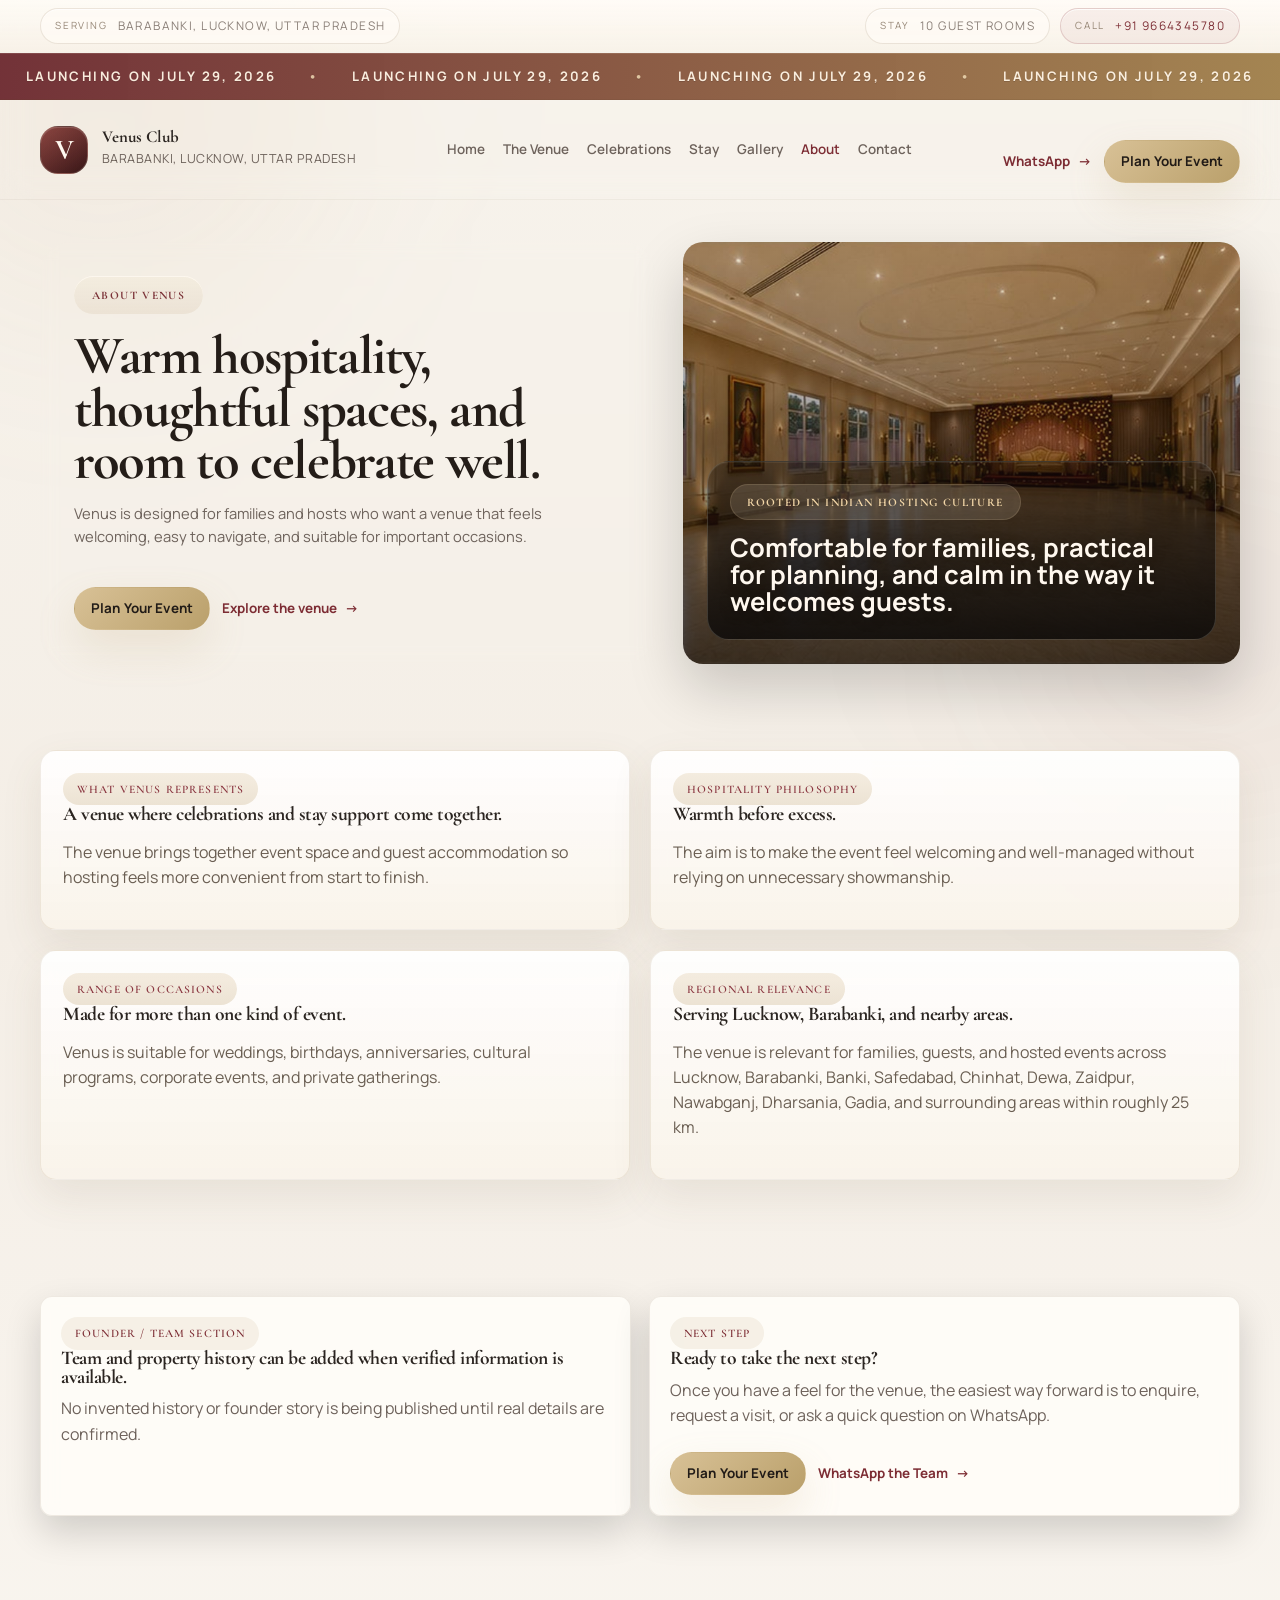
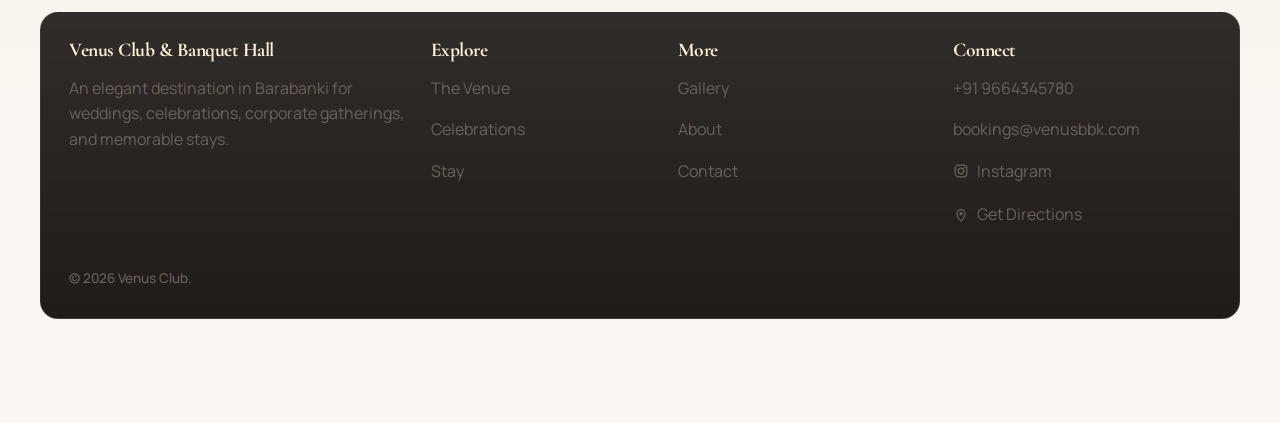
==== commit d2b1d0d5: "refine: add icons for map and instagram links" ====
--- a/about.html
+++ b/about.html
@@ -233,8 +233,8 @@
               <h3>Connect</h3>
               <p><a data-phone-link href="#"><span data-site-phone></span></a></p>
               <p><a data-email-link href="#"><span data-site-email></span></a></p>
-              <p><a data-instagram-link href="#" target="_blank" rel="noreferrer">Instagram</a></p>
-              <p><a data-map-link href="#" target="_blank" rel="noreferrer">Get Directions</a></p>
+              <p><a class="link-with-icon" data-instagram-link href="#" target="_blank" rel="noreferrer"><span class="link-icon" aria-hidden="true"><svg viewBox="0 0 24 24" focusable="false"><rect x="3.25" y="3.25" width="17.5" height="17.5" rx="5"></rect><circle cx="12" cy="12" r="4.2"></circle><circle cx="17.4" cy="6.6" r="1.1" class="link-icon__fill"></circle></svg></span><span>Instagram</span></a></p>
+              <p><a class="link-with-icon" data-map-link href="#" target="_blank" rel="noreferrer"><span class="link-icon" aria-hidden="true"><svg viewBox="0 0 24 24" focusable="false"><path d="M12 21s6-5.58 6-11a6 6 0 1 0-12 0c0 5.42 6 11 6 11Z"></path><circle cx="12" cy="10" r="2.5" class="link-icon__fill"></circle></svg></span><span>Get Directions</span></a></p>
             </div>
           </div>
           <p class="note" style="margin-top: 22px;">© <span id="year"></span> <span data-site-short></span>.</p>
--- a/styles.css
+++ b/styles.css
@@ -1174,10 +1174,22 @@
 
 .story-card {
   background:
-    linear-gradient(180deg, rgba(255, 250, 242, 0.1), rgba(255, 250, 242, 0.04)),
-    rgba(27, 23, 20, 0.9);
-  border: 1px solid var(--line);
-  box-shadow: var(--shadow-lg);
+    linear-gradient(180deg, rgba(255, 255, 255, 0.92), rgba(249, 243, 234, 0.96));
+  border: 1px solid rgba(169, 142, 106, 0.16);
+  box-shadow: 0 16px 40px rgba(107, 84, 58, 0.1);
+}
+
+.story-card .eyebrow {
+  background: linear-gradient(180deg, rgba(244, 236, 223, 0.98), rgba(235, 225, 209, 0.94));
+  color: #8a3640;
+}
+
+.story-card h3 {
+  color: #2d241d;
+}
+
+.story-card p {
+  color: rgba(75, 61, 47, 0.82);
 }
 
 .story-card img {
@@ -1710,6 +1722,37 @@
 .footer p,
 .footer a {
   color: var(--text-soft);
+}
+
+.link-with-icon {
+  display: inline-flex;
+  align-items: center;
+  gap: 8px;
+}
+
+.link-icon {
+  width: 16px;
+  height: 16px;
+  display: inline-flex;
+  align-items: center;
+  justify-content: center;
+  color: currentColor;
+  flex: 0 0 auto;
+}
+
+.link-icon svg {
+  width: 16px;
+  height: 16px;
+  stroke: currentColor;
+  fill: none;
+  stroke-width: 1.8;
+  stroke-linecap: round;
+  stroke-linejoin: round;
+}
+
+.link-icon__fill {
+  fill: currentColor;
+  stroke: none;
 }
 
 .sticky-actions-wrap {
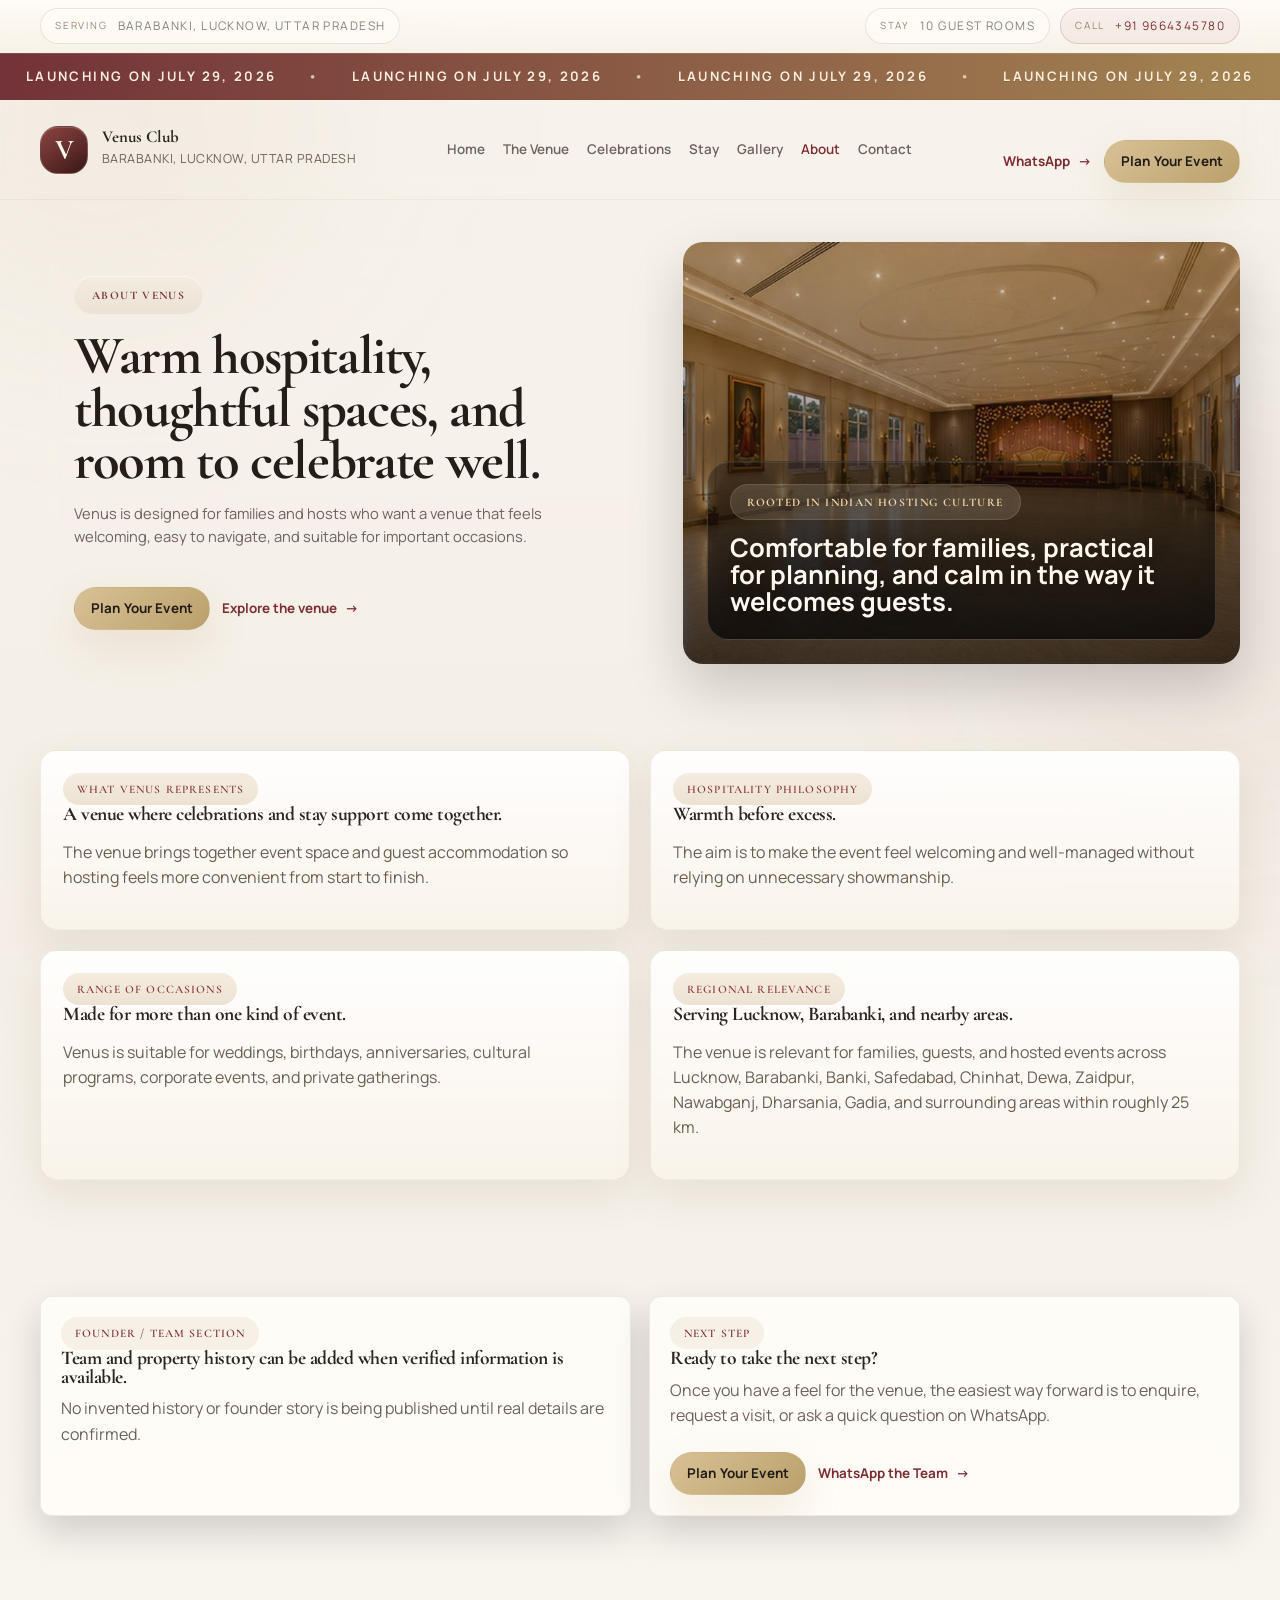
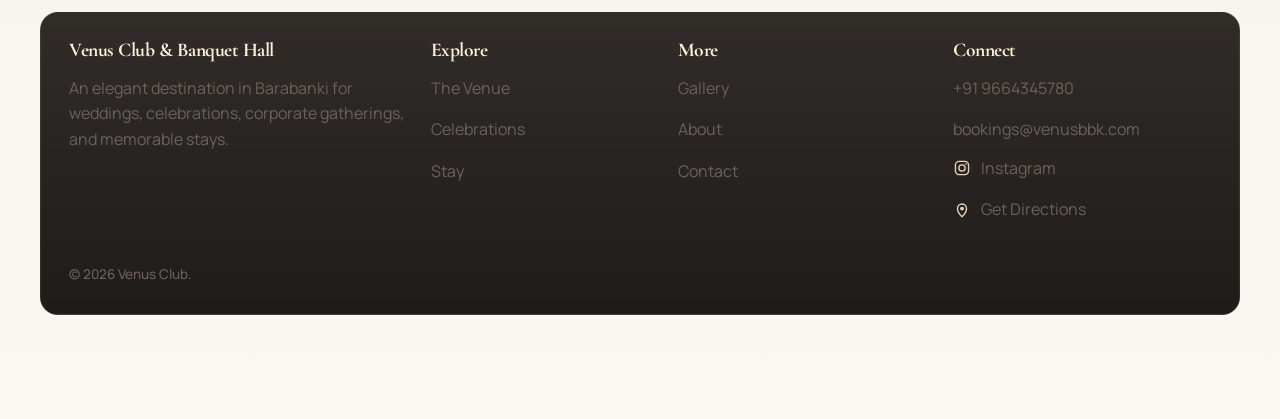
==== commit a4dd5553: "fix: bust cache for latest site scripts" ====
--- a/about.html
+++ b/about.html
@@ -250,7 +250,7 @@
       </div>
     </div>
 
-    <script src="site-data.js?v=20260718a"></script>
-    <script src="app.js?v=20260718a"></script>
+    <script src="site-data.js?v=20260718c"></script>
+    <script src="app.js?v=20260718c"></script>
   </body>
 </html>
--- a/styles.css
+++ b/styles.css
@@ -1755,6 +1755,26 @@
   stroke: none;
 }
 
+.footer .link-with-icon {
+  gap: 10px;
+  line-height: 1.2;
+}
+
+.footer .link-with-icon span:last-child {
+  display: inline-block;
+}
+
+.footer .link-icon {
+  width: 18px;
+  height: 18px;
+  color: #e7d5bb;
+}
+
+.footer .link-icon svg {
+  width: 18px;
+  height: 18px;
+}
+
 .sticky-actions-wrap {
   position: fixed;
   inset: auto 0 0;
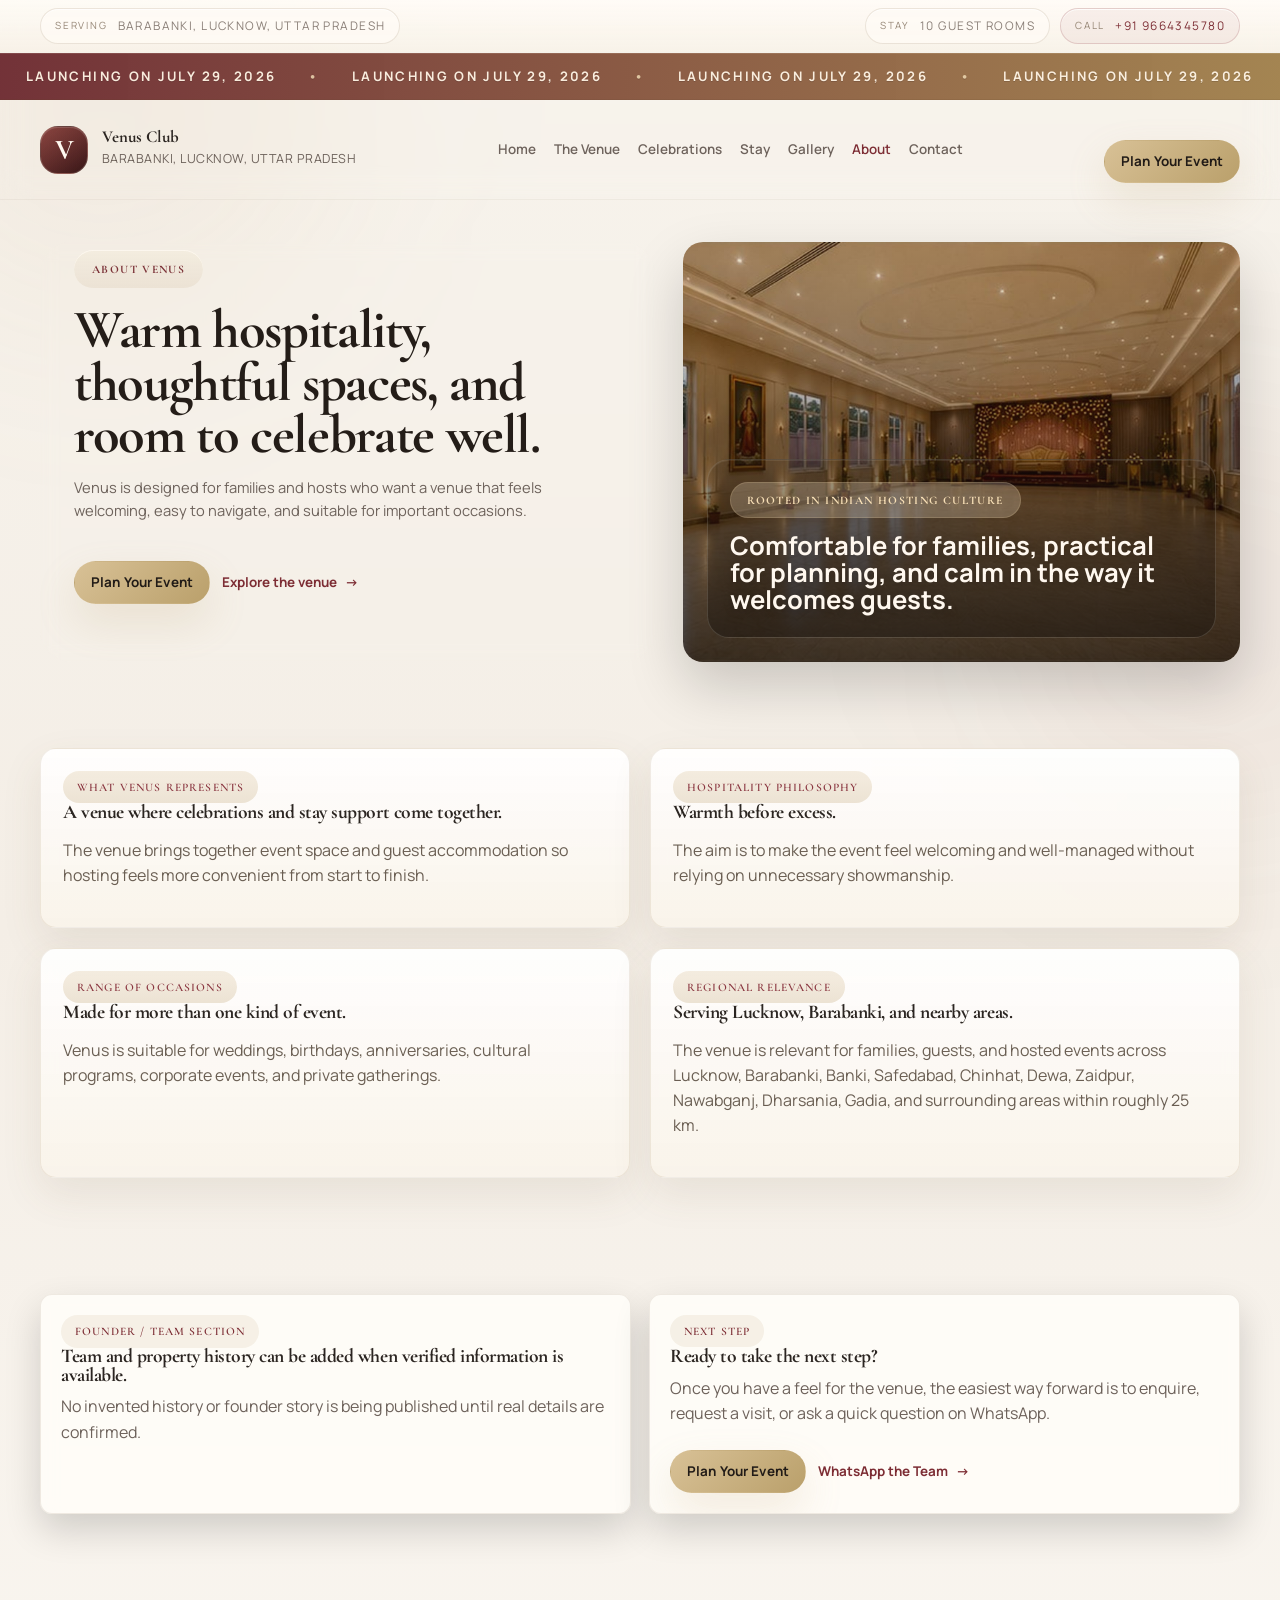
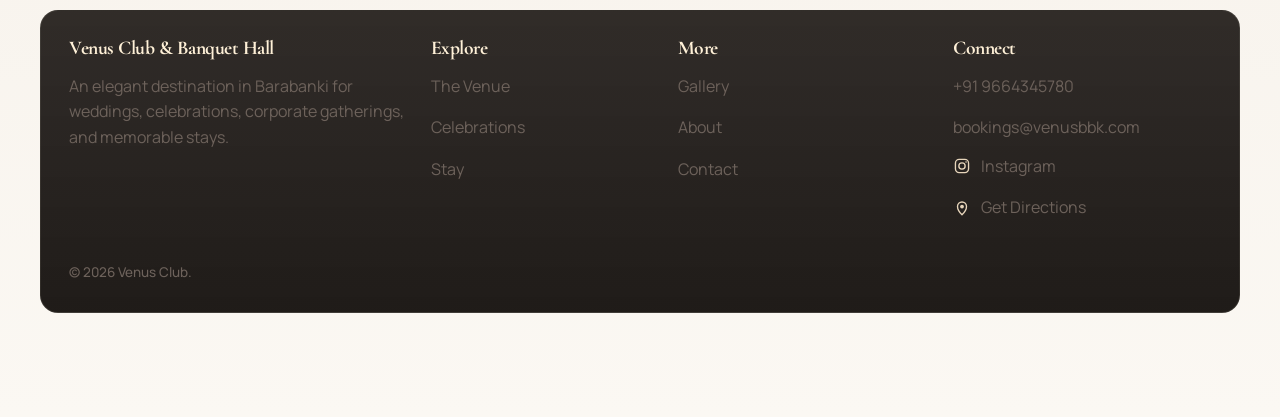
==== commit ce7fffc3: "refine: simplify header actions" ====
--- a/about.html
+++ b/about.html
@@ -115,7 +115,6 @@
             <a href="contact.html">Contact</a>
           </nav>
           <div class="nav-cta">
-            <a class="text-link" data-whatsapp-link href="#">WhatsApp</a>
             <a class="button" href="contact.html">Plan Your Event</a>
           </div>
           <button class="menu-button" type="button" data-menu-toggle aria-expanded="false">Menu</button>
--- a/styles.css
+++ b/styles.css
@@ -376,6 +376,11 @@
   padding: 42px 0 28px;
 }
 
+.hero {
+  align-items: start;
+  padding-top: 18px;
+}
+
 .hero-card,
 .panel,
 .glass-card,
@@ -407,6 +412,11 @@
   box-shadow: none;
 }
 
+.hero-card {
+  justify-content: flex-start;
+  padding-top: 8px;
+}
+
 .eyebrow {
   display: inline-flex;
   align-items: center;
@@ -558,8 +568,8 @@
   overflow: hidden;
   box-shadow: var(--shadow-xl);
   background:
-    linear-gradient(180deg, rgba(8, 7, 6, 0.16), rgba(8, 7, 6, 0.82)),
-    url("outdoor_lawn.png") center/cover;
+    linear-gradient(180deg, rgba(19, 15, 11, 0.04), rgba(19, 15, 11, 0.38)),
+    url("venue-garden.jpeg") center/cover;
 }
 
 .page-hero__visual {
@@ -587,18 +597,18 @@
   inset: auto 24px 24px 24px;
   padding: 22px 22px 24px;
   border-radius: 22px;
-  background: linear-gradient(180deg, rgba(12, 10, 9, 0.34), rgba(12, 10, 9, 0.82));
-  border: 1px solid rgba(255, 245, 230, 0.16);
-  box-shadow: inset 0 1px 0 rgba(255, 247, 232, 0.06);
+  background: linear-gradient(180deg, rgba(26, 20, 15, 0.14), rgba(26, 20, 15, 0.48));
+  border: 1px solid rgba(255, 245, 230, 0.14);
+  box-shadow: inset 0 1px 0 rgba(255, 247, 232, 0.08);
 }
 
 .hero-overlay .eyebrow {
   padding: 8px 16px;
-  background: rgba(249, 235, 209, 0.14);
-  color: #f3d7a8;
+  background: rgba(249, 235, 209, 0.24);
+  color: #f8e0b7;
   font-weight: 700;
   letter-spacing: 0.12em;
-  border: 1px solid rgba(243, 215, 168, 0.14);
+  border: 1px solid rgba(243, 215, 168, 0.18);
 }
 
 .hero-overlay strong {
@@ -607,7 +617,7 @@
   font-size: clamp(1.55rem, 2vw, 2.15rem);
   line-height: 1.06;
   color: #fff8ef;
-  text-shadow: 0 2px 14px rgba(0, 0, 0, 0.3);
+  text-shadow: 0 2px 10px rgba(0, 0, 0, 0.18);
 }
 
 .metrics-grid,
@@ -1210,6 +1220,57 @@
 .contact-card ul {
   margin: 14px 0 0;
   padding-left: 18px;
+}
+
+.contact-detail-list {
+  display: grid;
+  gap: 16px;
+  margin-top: 18px;
+}
+
+.contact-detail {
+  display: grid;
+  gap: 6px;
+  padding-bottom: 14px;
+  border-bottom: 1px solid rgba(140, 122, 98, 0.12);
+}
+
+.contact-detail:last-child {
+  padding-bottom: 0;
+  border-bottom: 0;
+}
+
+.contact-detail__label {
+  color: rgba(126, 100, 74, 0.82);
+  font-size: 0.72rem;
+  font-weight: 700;
+  letter-spacing: 0.14em;
+  text-transform: uppercase;
+}
+
+.contact-detail__value {
+  margin: 0;
+  color: var(--text);
+  font-size: 1.02rem;
+  line-height: 1.55;
+}
+
+.contact-direction-link {
+  display: inline-flex;
+  align-items: center;
+  gap: 10px;
+  margin-top: 22px;
+  padding: 11px 16px;
+  border-radius: 999px;
+  background: rgba(183, 154, 104, 0.1);
+  color: var(--brand);
+  font-size: 0.86rem;
+  font-weight: 700;
+  letter-spacing: 0.01em;
+}
+
+.contact-direction-link:hover {
+  background: rgba(183, 154, 104, 0.16);
 }
 
 .form-shell h3,
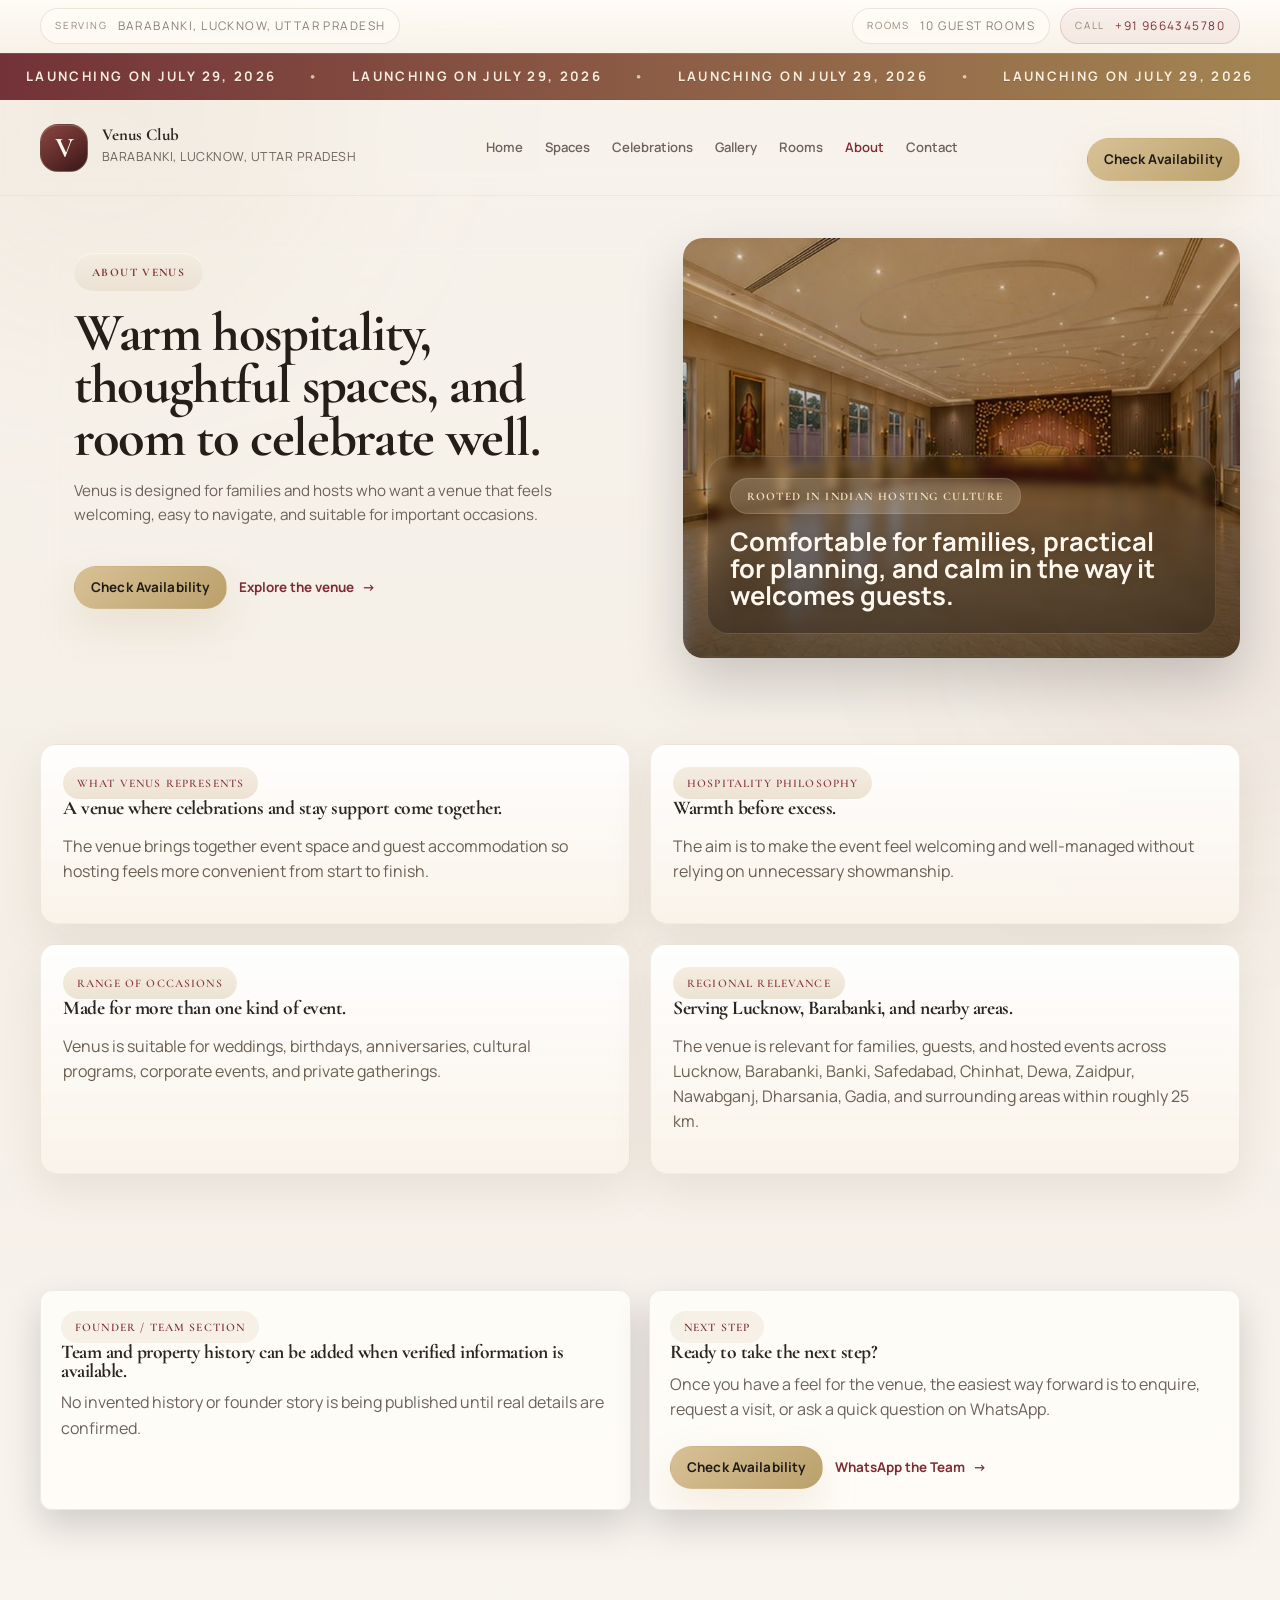
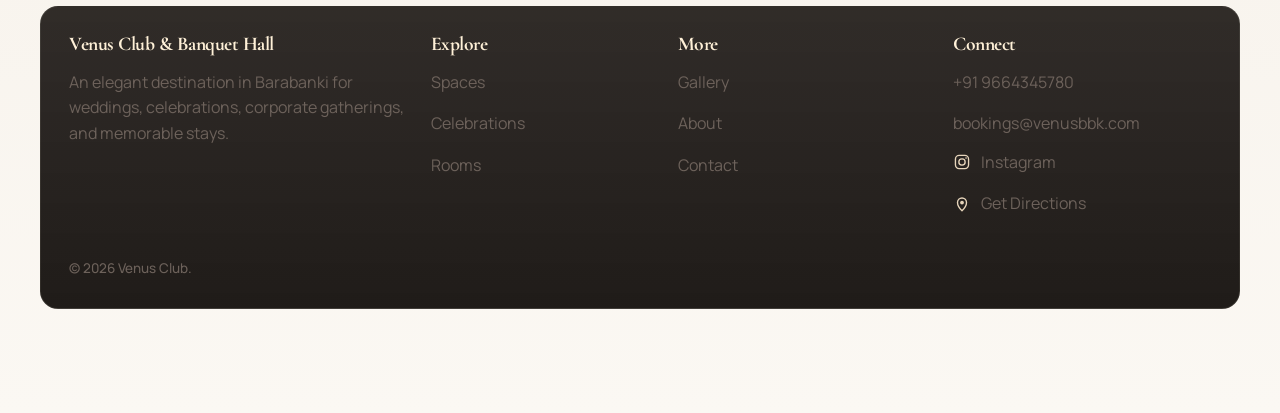
==== commit a2275375: "refine: align ux structure and navigation" ====
--- a/about.html
+++ b/about.html
@@ -66,7 +66,7 @@
       href="https://fonts.googleapis.com/css2?family=Cormorant+Garamond:wght@500;600;700&family=Manrope:wght@400;500;600;700;800&display=swap"
       rel="stylesheet"
     />
-    <link rel="stylesheet" href="styles.css?v=20260718b" />
+    <link rel="stylesheet" href="styles.css?v=20260719a" />
   </head>
   <body>
     <div class="shell">
@@ -81,7 +81,7 @@
             </div>
             <div class="meta-cluster">
               <span class="meta-chip">
-                <span class="meta-chip__label">Stay</span>
+                <span class="meta-chip__label">Rooms</span>
                 <span data-site-room-count></span>
               </span>
               <a class="meta-chip meta-chip--accent" data-phone-link href="#">
@@ -107,26 +107,27 @@
           </a>
           <nav class="nav" aria-label="Primary">
             <a href="index.html">Home</a>
-            <a href="venue.html">The Venue</a>
+            <a href="venue.html">Spaces</a>
             <a href="celebrations.html">Celebrations</a>
-            <a href="stay.html">Stay</a>
             <a href="gallery.html">Gallery</a>
+            <a href="stay.html">Rooms</a>
             <a class="is-current" href="about.html">About</a>
             <a href="contact.html">Contact</a>
           </nav>
           <div class="nav-cta">
-            <a class="button" href="contact.html">Plan Your Event</a>
+            <a class="button" href="contact.html">Check Availability</a>
           </div>
           <button class="menu-button" type="button" data-menu-toggle aria-expanded="false">Menu</button>
         </div>
         <div class="mobile-nav" hidden data-mobile-nav>
-          <a href="venue.html">The Venue</a>
+          <a href="index.html">Home</a>
+          <a href="venue.html">Spaces</a>
           <a href="celebrations.html">Celebrations</a>
-          <a href="stay.html">Stay</a>
           <a href="gallery.html">Gallery</a>
+          <a href="stay.html">Rooms</a>
           <a href="about.html">About</a>
           <a href="contact.html">Contact</a>
-          <a href="contact.html">Plan Your Event</a>
+          <a href="contact.html">Check Availability</a>
         </div>
       </header>
 
@@ -140,7 +141,7 @@
               easy to navigate, and suitable for important occasions.
             </p>
             <div class="cta-row">
-              <a class="button" href="contact.html">Plan Your Event</a>
+              <a class="button" href="contact.html">Check Availability</a>
               <a class="text-link" href="venue.html">Explore the venue</a>
             </div>
           </div>
@@ -201,7 +202,7 @@
                 Once you have a feel for the venue, the easiest way forward is to enquire, request a visit, or ask a quick question on WhatsApp.
               </p>
               <div class="button-row">
-                <a class="button" href="contact.html">Plan Your Event</a>
+                <a class="button" href="contact.html">Check Availability</a>
                 <a class="text-link" data-whatsapp-link href="#">WhatsApp the Team</a>
               </div>
             </article>
@@ -218,9 +219,9 @@
             </div>
             <div>
               <h3>Explore</h3>
-              <p><a href="venue.html">The Venue</a></p>
+              <p><a href="venue.html">Spaces</a></p>
               <p><a href="celebrations.html">Celebrations</a></p>
-              <p><a href="stay.html">Stay</a></p>
+              <p><a href="stay.html">Rooms</a></p>
             </div>
             <div>
               <h3>More</h3>
@@ -249,7 +250,7 @@
       </div>
     </div>
 
-    <script src="site-data.js?v=20260718c"></script>
-    <script src="app.js?v=20260718c"></script>
+    <script src="site-data.js?v=20260719a"></script>
+    <script src="app.js?v=20260719a"></script>
   </body>
 </html>
--- a/styles.css
+++ b/styles.css
@@ -256,17 +256,18 @@
 }
 
 .topbar__inner {
-  display: flex;
-  align-items: center;
-  justify-content: space-between;
-  gap: 20px;
-  padding: 16px 0;
+  display: grid;
+  grid-template-columns: auto minmax(0, 1fr) auto;
+  align-items: center;
+  gap: 28px;
+  padding: 14px 0;
 }
 
 .brand {
   display: flex;
   align-items: center;
   gap: 14px;
+  min-width: 0;
 }
 
 .brand__mark {
@@ -312,13 +313,16 @@
 .nav {
   display: flex;
   align-items: center;
-  gap: 18px;
+  gap: 22px;
+  justify-self: center;
+  min-width: 0;
 }
 
 .nav a {
   color: var(--text-soft);
-  font-size: 0.84rem;
+  font-size: 0.82rem;
   font-weight: 600;
+  white-space: nowrap;
   transition: color 160ms ease;
 }
 
@@ -331,6 +335,7 @@
   display: flex;
   align-items: center;
   gap: 16px;
+  justify-self: end;
 }
 
 .text-link {
@@ -377,8 +382,8 @@
 }
 
 .hero {
-  align-items: start;
-  padding-top: 18px;
+  align-items: center;
+  padding-top: 10px;
 }
 
 .hero-card,
@@ -413,8 +418,8 @@
 }
 
 .hero-card {
-  justify-content: flex-start;
-  padding-top: 8px;
+  justify-content: center;
+  padding-top: 0;
 }
 
 .eyebrow {
@@ -472,7 +477,7 @@
 .hero-card p,
 .page-hero__copy p,
 .section-heading p {
-  font-size: 0.92rem;
+  font-size: 0.95rem;
   max-width: 62ch;
 }
 
@@ -563,12 +568,12 @@
 .hero-visual,
 .page-hero__visual {
   position: relative;
-  min-height: 540px;
+  min-height: 520px;
   border-radius: 20px;
   overflow: hidden;
   box-shadow: var(--shadow-xl);
   background:
-    linear-gradient(180deg, rgba(19, 15, 11, 0.04), rgba(19, 15, 11, 0.38)),
+    linear-gradient(180deg, rgba(19, 15, 11, 0.03), rgba(19, 15, 11, 0.22)),
     url("venue-garden.jpeg") center/cover;
 }
 
@@ -582,13 +587,13 @@
 .hero-visual--about,
 .hero-visual--contact {
   background:
-    linear-gradient(180deg, rgba(13, 11, 10, 0.08), rgba(13, 11, 10, 0.72)),
+    linear-gradient(180deg, rgba(13, 11, 10, 0.06), rgba(13, 11, 10, 0.52)),
     url("venue-hall.jpeg") center/cover;
 }
 
 .hero-visual--gallery {
   background:
-    linear-gradient(180deg, rgba(13, 11, 10, 0.08), rgba(13, 11, 10, 0.72)),
+    linear-gradient(180deg, rgba(13, 11, 10, 0.06), rgba(13, 11, 10, 0.48)),
     url("outdoor_lawn.png") center/cover;
 }
 
@@ -597,15 +602,16 @@
   inset: auto 24px 24px 24px;
   padding: 22px 22px 24px;
   border-radius: 22px;
-  background: linear-gradient(180deg, rgba(26, 20, 15, 0.14), rgba(26, 20, 15, 0.48));
-  border: 1px solid rgba(255, 245, 230, 0.14);
-  box-shadow: inset 0 1px 0 rgba(255, 247, 232, 0.08);
+  background: linear-gradient(180deg, rgba(28, 23, 18, 0.08), rgba(28, 23, 18, 0.34));
+  border: 1px solid rgba(255, 245, 230, 0.12);
+  box-shadow: inset 0 1px 0 rgba(255, 247, 232, 0.12);
+  backdrop-filter: blur(4px);
 }
 
 .hero-overlay .eyebrow {
   padding: 8px 16px;
-  background: rgba(249, 235, 209, 0.24);
-  color: #f8e0b7;
+  background: rgba(249, 235, 209, 0.2);
+  color: #f4dfbc;
   font-weight: 700;
   letter-spacing: 0.12em;
   border: 1px solid rgba(243, 215, 168, 0.18);
@@ -617,7 +623,7 @@
   font-size: clamp(1.55rem, 2vw, 2.15rem);
   line-height: 1.06;
   color: #fff8ef;
-  text-shadow: 0 2px 10px rgba(0, 0, 0, 0.18);
+  text-shadow: 0 2px 10px rgba(0, 0, 0, 0.12);
 }
 
 .metrics-grid,
@@ -744,11 +750,17 @@
 
 .fact-strip {
   display: grid;
-  grid-template-columns: repeat(3, 1fr);
+  grid-template-columns: repeat(4, 1fr);
   gap: 22px;
   margin-top: 34px;
   padding-top: 26px;
   border-top: 1px solid var(--line);
+}
+
+.fact-strip--hero {
+  margin-top: 0;
+  padding-top: 0;
+  border-top: 0;
 }
 
 .fact-inline {
@@ -893,15 +905,16 @@
   position: relative;
   overflow: hidden;
   border-radius: 20px;
-  min-height: 420px;
+  height: clamp(260px, 34vw, 400px);
   box-shadow: var(--shadow-lg);
 }
 
 .image-band img {
+  display: block;
   width: 100%;
   height: 100%;
-  min-height: 420px;
   object-fit: cover;
+  object-position: center 44%;
 }
 
 .image-band__copy {
@@ -1875,11 +1888,11 @@
 
 @media (max-width: 1120px) {
   .nav {
-    gap: 14px;
+    gap: 16px;
   }
 
   .nav a {
-    font-size: 0.88rem;
+    font-size: 0.78rem;
   }
 
   .metrics-grid,
@@ -2007,6 +2020,7 @@
 
   .topbar__inner {
     padding: 12px 0;
+    gap: 12px;
   }
 
   .brand__mark {
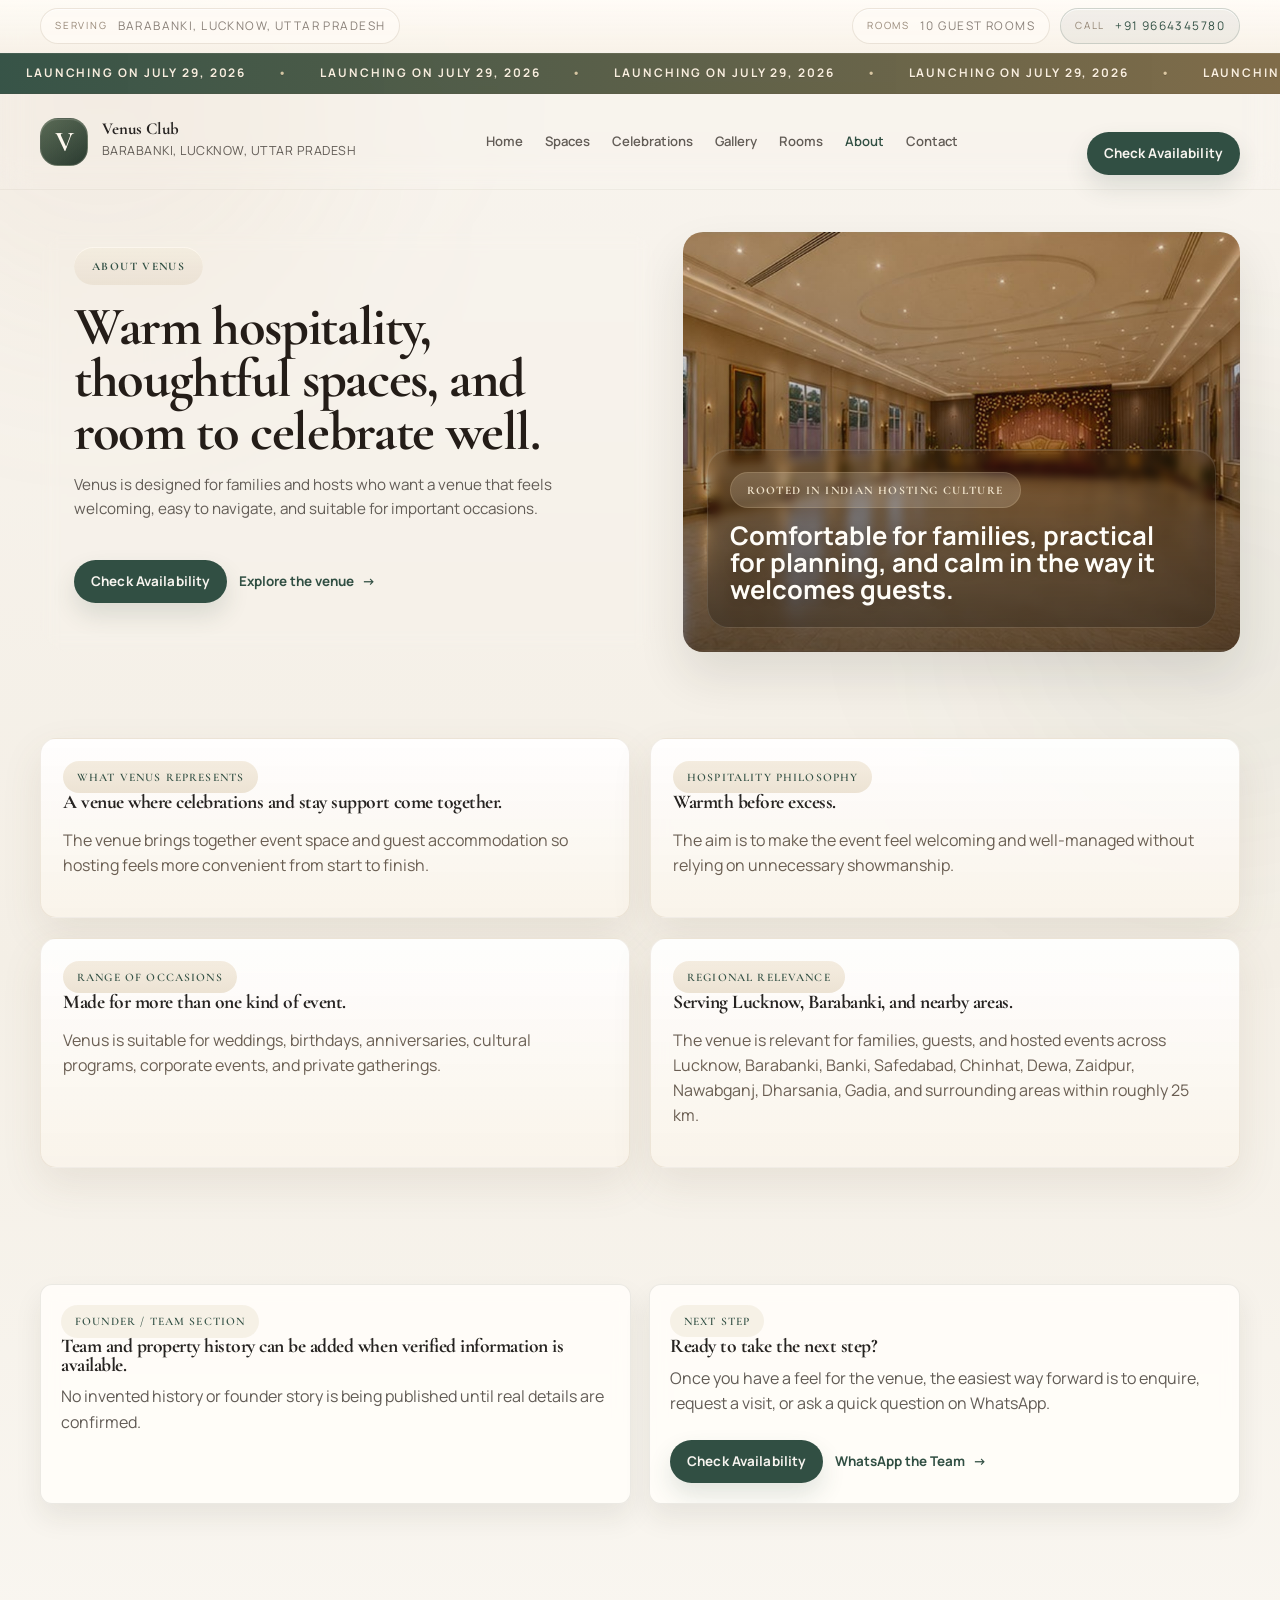
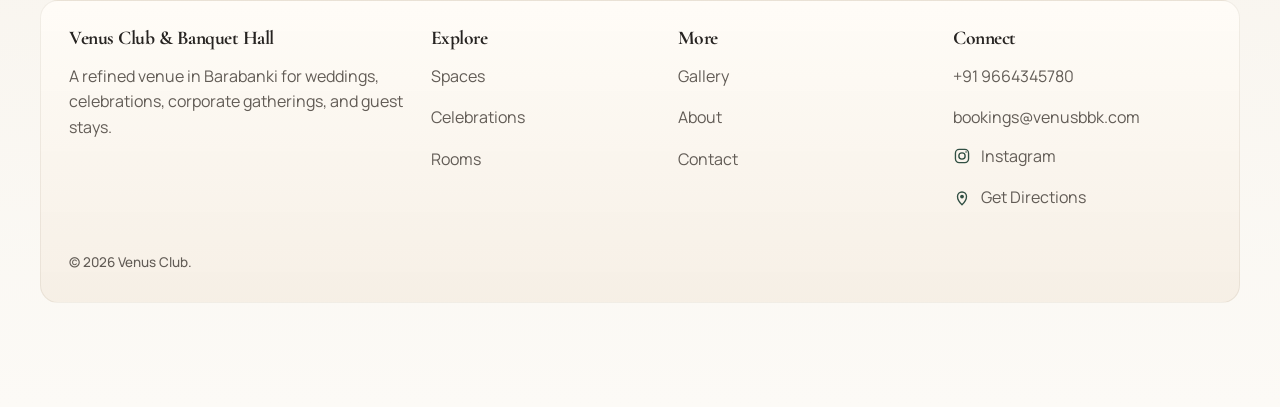
==== commit 96e7c0c4: "redesign: streamline venue ux and enquiry flow" ====
--- a/about.html
+++ b/about.html
@@ -3,7 +3,7 @@
   <head>
     <meta charset="UTF-8" />
     <meta name="viewport" content="width=device-width, initial-scale=1.0" />
-    <title>About Venus Club | Banquet Hall, Outdoor Lawn & Hospitality Venue in Barabanki</title>
+    <title>About Venus Club | Banquet Hall, Outdoor Lawn &amp; Hospitality Venue in Barabanki</title>
     <meta
       name="description"
       content="Learn about the hospitality philosophy, venue approach, and celebration experience behind Venus Club in Barabanki near Lucknow for weddings, outdoor events, stays, and business gatherings."
@@ -14,17 +14,17 @@
     />
     <link rel="canonical" href="https://venusbbk.com/about.html" />
     <meta property="og:type" content="article" />
-    <meta property="og:title" content="About Venus Club | Banquet Hall, Outdoor Lawn & Hospitality Venue in Barabanki" />
+    <meta property="og:title" content="About Venus Club | Banquet Hall, Outdoor Lawn &amp; Hospitality Venue in Barabanki" />
     <meta
       property="og:description"
-      content="Discover the hospitality approach and venue philosophy behind Venus Club & Banquet Hall in Barabanki near Lucknow."
+      content="Discover the hospitality approach and venue philosophy behind Venus Club &amp; Banquet Hall in Barabanki near Lucknow."
     />
     <meta property="og:url" content="https://venusbbk.com/about.html" />
-    <meta property="og:site_name" content="Venus Club & Banquet Hall" />
+    <meta property="og:site_name" content="Venus Club &amp; Banquet Hall" />
     <meta property="og:image" content="https://venusbbk.com/outdoor_lawn.png" />
     <meta property="og:image:alt" content="About Venus Club venue ambience in Barabanki" />
     <meta name="twitter:card" content="summary_large_image" />
-    <meta name="twitter:title" content="About Venus Club | Banquet Hall, Outdoor Lawn & Hospitality Venue in Barabanki" />
+    <meta name="twitter:title" content="About Venus Club | Banquet Hall, Outdoor Lawn &amp; Hospitality Venue in Barabanki" />
     <meta
       name="twitter:description"
       content="Read about the hospitality philosophy and celebration experience behind Venus Club."
@@ -63,10 +63,10 @@
     <link rel="preconnect" href="https://fonts.googleapis.com" />
     <link rel="preconnect" href="https://fonts.gstatic.com" crossorigin />
     <link
-      href="https://fonts.googleapis.com/css2?family=Cormorant+Garamond:wght@500;600;700&family=Manrope:wght@400;500;600;700;800&display=swap"
+      href="https://fonts.googleapis.com/css2?family=Cormorant+Garamond:wght@500;600;700&amp;family=Manrope:wght@400;500;600;700;800&amp;display=swap"
       rel="stylesheet"
     />
-    <link rel="stylesheet" href="styles.css?v=20260719a" />
+    <link rel="stylesheet" href="styles.css?v=20260719b" />
   </head>
   <body>
     <div class="shell">
@@ -250,7 +250,7 @@
       </div>
     </div>
 
-    <script src="site-data.js?v=20260719a"></script>
-    <script src="app.js?v=20260719a"></script>
+    <script src="site-data.js?v=20260719b"></script>
+    <script src="app.js?v=20260719b"></script>
   </body>
 </html>
--- a/styles.css
+++ b/styles.css
@@ -1,26 +1,26 @@
 :root {
-  --bg: #f7f3ec;
-  --bg-soft: #efe8de;
-  --panel: rgba(255, 253, 249, 0.88);
-  --panel-strong: rgba(255, 253, 249, 0.94);
+  --bg: #f8f4ee;
+  --bg-soft: #f2ece2;
+  --panel: rgba(255, 253, 249, 0.92);
+  --panel-strong: rgba(255, 253, 249, 0.97);
   --panel-solid: #fffdf9;
-  --card-light: #f7f0e4;
-  --text: #2b2521;
-  --text-soft: #6d625b;
-  --text-muted: #8a7f77;
-  --text-dark: #211b17;
-  --line: rgba(140, 122, 98, 0.14);
-  --line-strong: rgba(140, 122, 98, 0.24);
-  --brand: #7d2d34;
-  --brand-deep: #4c171d;
-  --accent: #b89a69;
-  --accent-soft: #ddceb0;
-  --earth: #8c7661;
-  --success: #8ac39e;
+  --card-light: #f6f0e7;
+  --text: #262321;
+  --text-soft: #625c56;
+  --text-muted: #8a8179;
+  --text-dark: #1d1b19;
+  --line: rgba(117, 113, 101, 0.14);
+  --line-strong: rgba(117, 113, 101, 0.24);
+  --brand: #314f43;
+  --brand-deep: #21362d;
+  --accent: #b79b6b;
+  --accent-soft: #e2d4ba;
+  --earth: #7d7468;
+  --success: #5f8a6e;
   --danger: #c85b4a;
   --warning: #a06b12;
-  --shadow-xl: 0 24px 56px rgba(0, 0, 0, 0.18);
-  --shadow-lg: 0 16px 36px rgba(0, 0, 0, 0.16);
+  --shadow-xl: 0 24px 48px rgba(35, 32, 29, 0.11);
+  --shadow-lg: 0 14px 28px rgba(35, 32, 29, 0.08);
   --radius-xl: 32px;
   --radius-lg: 24px;
   --radius-md: 18px;
@@ -40,7 +40,7 @@
   margin: 0;
   min-width: 320px;
   background:
-    linear-gradient(180deg, #f7f3ec 0%, #f4eee6 46%, #fbf8f3 100%);
+    linear-gradient(180deg, #f8f4ee 0%, #f4efe6 48%, #fcfaf6 100%);
   color: var(--text);
   font-family: "Manrope", "Segoe UI", sans-serif;
   line-height: 1.58;
@@ -102,13 +102,13 @@
 .shell::before {
   top: -10vw;
   left: -9vw;
-  background: rgba(183, 154, 104, 0.08);
+  background: rgba(183, 155, 107, 0.08);
 }
 
 .shell::after {
   right: -12vw;
   bottom: 8vh;
-  background: rgba(125, 45, 52, 0.05);
+  background: rgba(49, 79, 67, 0.05);
 }
 
 .topbar,
@@ -140,7 +140,7 @@
 .topbar.is-scrolled {
   background: rgba(251, 248, 243, 0.92);
   border-color: rgba(140, 122, 98, 0.12);
-  box-shadow: 0 10px 24px rgba(0, 0, 0, 0.14);
+  box-shadow: 0 10px 22px rgba(35, 32, 29, 0.08);
 }
 
 .topbar-meta {
@@ -197,43 +197,48 @@
 }
 
 .meta-chip--accent {
-  border-color: rgba(132, 49, 58, 0.18);
-  background: rgba(132, 49, 58, 0.05);
+  border-color: rgba(49, 79, 67, 0.18);
+  background: rgba(49, 79, 67, 0.06);
   color: var(--brand);
 }
 
 .meta-chip--accent:hover {
-  background: rgba(132, 49, 58, 0.1);
+  background: rgba(49, 79, 67, 0.1);
 }
 
 .launch-banner {
   position: relative;
   overflow: hidden;
-  min-height: 46px;
-  border-bottom: 1px solid rgba(98, 70, 48, 0.14);
+  min-height: 40px;
+  border-bottom: 1px solid rgba(98, 70, 48, 0.1);
   background:
-    linear-gradient(90deg, rgba(109, 42, 49, 0.96), rgba(158, 125, 72, 0.94));
-  box-shadow: inset 0 1px 0 rgba(255, 241, 219, 0.12);
+    linear-gradient(90deg, rgba(47, 77, 65, 0.96), rgba(120, 99, 63, 0.94));
+  box-shadow: inset 0 1px 0 rgba(255, 241, 219, 0.08);
 }
 
 .launch-banner__marquee {
   display: flex;
   width: max-content;
   min-width: 100%;
-  animation: launchBannerMarquee 22s linear infinite;
+  animation: launchBannerMarquee 28s linear infinite;
+}
+
+.launch-banner:hover .launch-banner__marquee,
+.launch-banner:focus-within .launch-banner__marquee {
+  animation-play-state: paused;
 }
 
 .launch-banner__track {
   display: flex;
   align-items: center;
   gap: 32px;
-  min-height: 46px;
+  min-height: 40px;
   padding-left: 26px;
   padding-right: 26px;
   color: rgba(255, 245, 229, 0.96);
-  font-size: 0.82rem;
+  font-size: 0.74rem;
   font-weight: 700;
-  letter-spacing: 0.18em;
+  letter-spacing: 0.16em;
   text-transform: uppercase;
   white-space: nowrap;
   flex: 0 0 auto;
@@ -279,7 +284,7 @@
   color: #fff9f0;
   background:
     linear-gradient(145deg, rgba(184, 154, 105, 0.22), rgba(184, 154, 105, 0.04)),
-    linear-gradient(145deg, #7d2d34, #321013);
+    linear-gradient(145deg, #3f5c4f, #24362d);
   border: 1px solid rgba(255, 245, 230, 0.16);
   box-shadow: inset 0 1px 0 rgba(255, 255, 255, 0.14);
   font-family: "Cormorant Garamond", Georgia, serif;
@@ -440,7 +445,7 @@
 .hero-card > .eyebrow {
   padding: 10px 18px;
   background: linear-gradient(180deg, rgba(243, 236, 223, 0.96), rgba(234, 225, 211, 0.92));
-  color: #7b3137;
+  color: var(--brand);
   font-weight: 700;
   letter-spacing: 0.12em;
   box-shadow: inset 0 1px 0 rgba(255, 250, 243, 0.78);
@@ -485,7 +490,7 @@
   margin: 14px 0 8px;
   font-size: clamp(1.35rem, 1.7vw, 1.7rem);
   line-height: 1.08;
-  color: #f5e8d1;
+  color: var(--text-dark);
 }
 
 .hero-tagline {
@@ -533,15 +538,15 @@
 }
 
 .button {
-  background: linear-gradient(135deg, #d8c196 0%, #baa06b 100%);
-  color: var(--text-dark);
-  box-shadow: 0 18px 40px rgba(184, 154, 105, 0.18);
+  background: var(--brand);
+  color: #f7f4ef;
+  box-shadow: 0 12px 24px rgba(49, 79, 67, 0.14);
 }
 
 .button-secondary {
-  background: linear-gradient(135deg, #7d2d34 0%, #512127 100%);
+  background: linear-gradient(135deg, #445e53 0%, #31473f 100%);
   color: #fff;
-  box-shadow: 0 12px 26px rgba(125, 45, 52, 0.14);
+  box-shadow: 0 12px 26px rgba(49, 79, 67, 0.14);
 }
 
 .button-ghost,
@@ -560,9 +565,9 @@
 }
 
 .filter-button.is-active {
-  background: rgba(184, 154, 105, 0.14);
-  border-color: rgba(184, 154, 105, 0.34);
-  color: #fff3da;
+  background: rgba(49, 79, 67, 0.1);
+  border-color: rgba(49, 79, 67, 0.24);
+  color: var(--brand);
 }
 
 .hero-visual,
@@ -602,7 +607,7 @@
   inset: auto 24px 24px 24px;
   padding: 22px 22px 24px;
   border-radius: 22px;
-  background: linear-gradient(180deg, rgba(28, 23, 18, 0.08), rgba(28, 23, 18, 0.34));
+  background: linear-gradient(180deg, rgba(21, 20, 18, 0.08), rgba(21, 20, 18, 0.28));
   border: 1px solid rgba(255, 245, 230, 0.12);
   box-shadow: inset 0 1px 0 rgba(255, 247, 232, 0.12);
   backdrop-filter: blur(4px);
@@ -610,8 +615,8 @@
 
 .hero-overlay .eyebrow {
   padding: 8px 16px;
-  background: rgba(249, 235, 209, 0.2);
-  color: #f4dfbc;
+  background: rgba(247, 238, 219, 0.18);
+  color: #f2e5cd;
   font-weight: 700;
   letter-spacing: 0.12em;
   border: 1px solid rgba(243, 215, 168, 0.18);
@@ -622,7 +627,7 @@
   margin-top: 14px;
   font-size: clamp(1.55rem, 2vw, 2.15rem);
   line-height: 1.06;
-  color: #fff8ef;
+  color: #fffdf8;
   text-shadow: 0 2px 10px rgba(0, 0, 0, 0.12);
 }
 
@@ -1204,7 +1209,7 @@
 
 .story-card .eyebrow {
   background: linear-gradient(180deg, rgba(244, 236, 223, 0.98), rgba(235, 225, 209, 0.94));
-  color: #8a3640;
+  color: var(--brand);
 }
 
 .story-card h3 {
@@ -1275,7 +1280,7 @@
   margin-top: 22px;
   padding: 11px 16px;
   border-radius: 999px;
-  background: rgba(183, 154, 104, 0.1);
+  background: rgba(49, 79, 67, 0.08);
   color: var(--brand);
   font-size: 0.86rem;
   font-weight: 700;
@@ -1283,7 +1288,7 @@
 }
 
 .contact-direction-link:hover {
-  background: rgba(183, 154, 104, 0.16);
+  background: rgba(49, 79, 67, 0.12);
 }
 
 .form-shell h3,
@@ -1310,47 +1315,20 @@
   max-width: 52ch;
 }
 
-.contact-points {
-  display: flex;
-  flex-wrap: wrap;
-  gap: 10px;
-  margin-top: 16px;
-}
-
-.contact-points span {
-  padding: 8px 12px;
-  border-radius: 999px;
-  background: rgba(183, 154, 104, 0.09);
-  color: var(--brand);
-  font-size: 0.75rem;
-  font-weight: 700;
-}
-
 .inquiry-form {
   display: grid;
-  gap: 20px;
+  gap: 18px;
   margin-top: 22px;
-}
-
-.form-section {
-  display: grid;
-  gap: 14px;
-}
-
-.form-section__title {
-  padding-bottom: 10px;
-  border-bottom: 1px solid rgba(140, 122, 98, 0.14);
-  color: var(--text);
-  font-size: 0.84rem;
-  font-weight: 800;
-  letter-spacing: 0.08em;
-  text-transform: uppercase;
 }
 
 .form-grid {
   display: grid;
   grid-template-columns: repeat(2, 1fr);
   gap: 18px 16px;
+}
+
+.form-grid--compact {
+  gap: 16px 14px;
 }
 
 .field {
@@ -1369,7 +1347,6 @@
   color: var(--accent);
 }
 
-.checkbox-field em,
 .form-note em {
   font-style: normal;
   color: var(--accent);
@@ -1397,8 +1374,8 @@
 .field input:focus,
 .field select:focus,
 .field textarea:focus {
-  border-color: rgba(183, 154, 104, 0.58);
-  box-shadow: 0 0 0 4px rgba(183, 154, 104, 0.14);
+  border-color: rgba(49, 79, 67, 0.45);
+  box-shadow: 0 0 0 4px rgba(49, 79, 67, 0.1);
   outline: 0;
 }
 
@@ -1417,19 +1394,6 @@
   width: 1px;
   height: 1px;
   overflow: hidden;
-}
-
-.checkbox-field {
-  display: flex;
-  align-items: start;
-  gap: 10px;
-  padding: 2px 2px 0;
-  color: rgba(89, 77, 67, 0.9);
-  font-size: 0.88rem;
-}
-
-.checkbox-field input {
-  margin-top: 4px;
 }
 
 .form-actions {
@@ -1633,20 +1597,17 @@
   position: absolute;
   top: 16px;
   right: 16px;
-  width: 34px;
-  height: 34px;
+  width: 28px;
+  height: 28px;
   padding: 0;
   border: 0;
-  border-radius: 999px;
-  background: rgba(16, 12, 10, 0.62);
-  color: rgba(255, 247, 235, 0.96);
-  font-size: 1.1rem;
+  background: transparent;
+  color: rgba(255, 247, 235, 0.92);
+  font-size: 1rem;
   line-height: 1;
   display: inline-flex;
   align-items: center;
   justify-content: center;
-  backdrop-filter: blur(8px);
-  box-shadow: 0 8px 22px rgba(18, 14, 12, 0.18);
   z-index: 4;
 }
 
@@ -1744,7 +1705,7 @@
   justify-content: center;
   min-height: 46px;
   padding: 0 22px;
-  background: #a88652;
+  background: var(--brand);
   color: #f7f1e8;
   font-size: 0.92rem;
   font-weight: 700;
@@ -1754,20 +1715,10 @@
 }
 
 .launch-popup__primary:hover {
-  background: #977447;
+  background: var(--brand-deep);
   transform: translateY(-1px);
 }
 
-.launch-popup__secondary {
-  padding: 0;
-  border: 0;
-  background: transparent;
-  color: rgba(65, 52, 44, 0.82);
-  font-size: 0.92rem;
-  font-weight: 600;
-}
-
-.launch-popup__secondary:hover,
 .launch-popup__close:hover {
   opacity: 0.82;
 }
@@ -1779,9 +1730,8 @@
 .footer__inner {
   padding: 28px;
   border-radius: 18px;
-  background:
-    linear-gradient(180deg, rgba(36, 31, 28, 0.94), rgba(27, 23, 20, 0.98));
-  border: 1px solid rgba(255, 245, 230, 0.08);
+  background: linear-gradient(180deg, rgba(255, 252, 247, 0.96), rgba(246, 239, 229, 0.98));
+  border: 1px solid rgba(140, 122, 98, 0.12);
 }
 
 .footer__grid {
@@ -1790,7 +1740,7 @@
 
 .footer h3 {
   margin-bottom: 12px;
-  color: #fff1d8;
+  color: var(--text);
 }
 
 .footer p,
@@ -1841,7 +1791,7 @@
 .footer .link-icon {
   width: 18px;
   height: 18px;
-  color: #e7d5bb;
+  color: var(--brand);
 }
 
 .footer .link-icon svg {
@@ -1879,11 +1829,11 @@
 }
 
 .sticky-actions a:nth-child(2) {
-  background: linear-gradient(135deg, #246d4d, #389066);
+  background: linear-gradient(135deg, #47725f, #315344);
 }
 
 .sticky-actions a:nth-child(3) {
-  background: linear-gradient(135deg, var(--brand), #9f4351);
+  background: linear-gradient(135deg, var(--brand), #3f6656);
 }
 
 @media (max-width: 1120px) {
@@ -2163,8 +2113,7 @@
     flex-direction: column;
   }
 
-  .launch-popup__primary,
-  .launch-popup__secondary {
+  .launch-popup__primary {
     width: 100%;
     justify-content: center;
   }
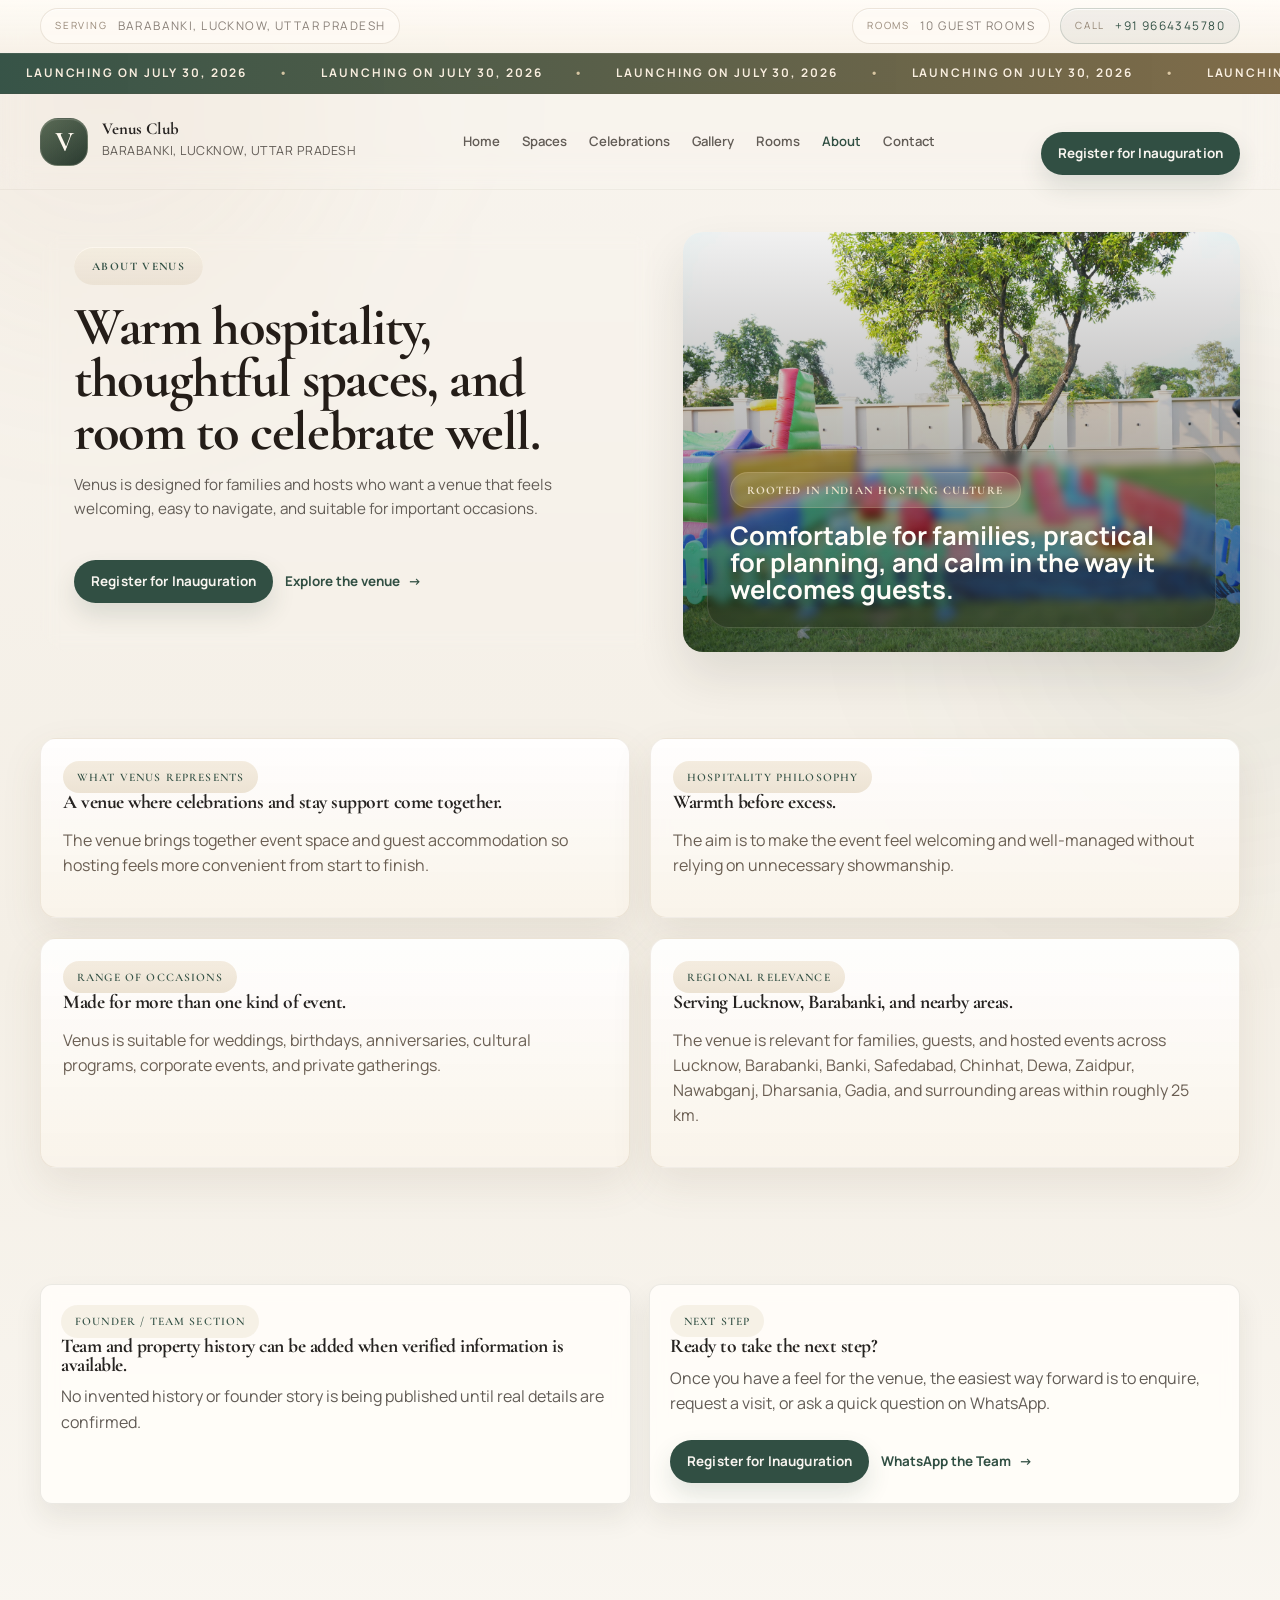
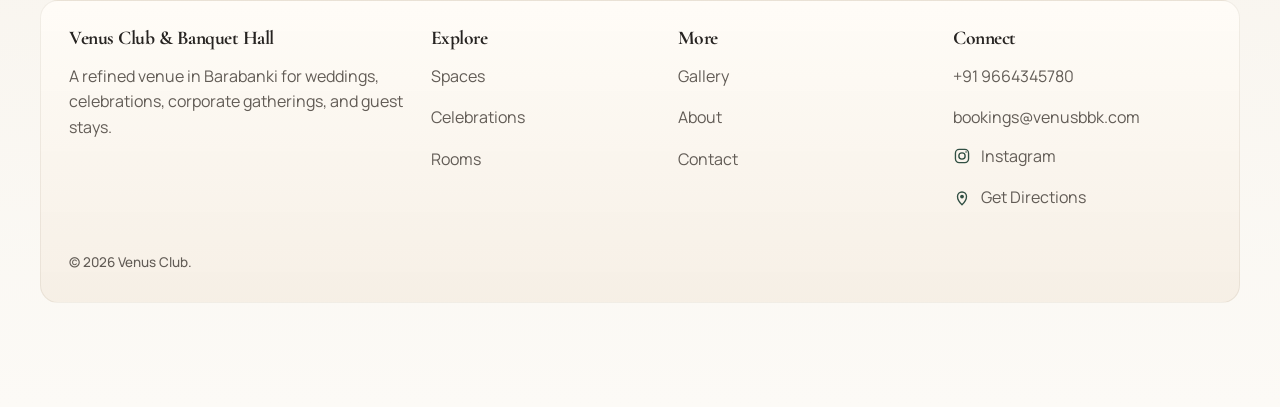
==== commit 0dd677df: "feat: refresh site photography" ====
--- a/about.html
+++ b/about.html
@@ -21,7 +21,7 @@
     />
     <meta property="og:url" content="https://venusbbk.com/about.html" />
     <meta property="og:site_name" content="Venus Club &amp; Banquet Hall" />
-    <meta property="og:image" content="https://venusbbk.com/outdoor_lawn.png" />
+    <meta property="og:image" content="https://venusbbk.com/venus-entrance-arch.jpeg" />
     <meta property="og:image:alt" content="About Venus Club venue ambience in Barabanki" />
     <meta name="twitter:card" content="summary_large_image" />
     <meta name="twitter:title" content="About Venus Club | Banquet Hall, Outdoor Lawn &amp; Hospitality Venue in Barabanki" />
@@ -29,7 +29,7 @@
       name="twitter:description"
       content="Read about the hospitality philosophy and celebration experience behind Venus Club."
     />
-    <meta name="twitter:image" content="https://venusbbk.com/outdoor_lawn.png" />
+    <meta name="twitter:image" content="https://venusbbk.com/venus-entrance-arch.jpeg" />
     <script type="application/ld+json">
       {
         "@context": "https://schema.org",
--- a/styles.css
+++ b/styles.css
@@ -579,7 +579,7 @@
   box-shadow: var(--shadow-xl);
   background:
     linear-gradient(180deg, rgba(19, 15, 11, 0.03), rgba(19, 15, 11, 0.22)),
-    url("venue-garden.jpeg") center/cover;
+    url("venus-entrance-floral.jpeg") center/cover;
 }
 
 .page-hero__visual {
@@ -593,13 +593,13 @@
 .hero-visual--contact {
   background:
     linear-gradient(180deg, rgba(13, 11, 10, 0.06), rgba(13, 11, 10, 0.52)),
-    url("venue-hall.jpeg") center/cover;
+    url("venus-hall-grand.jpeg") center/cover;
 }
 
 .hero-visual--gallery {
   background:
     linear-gradient(180deg, rgba(13, 11, 10, 0.06), rgba(13, 11, 10, 0.48)),
-    url("outdoor_lawn.png") center/cover;
+    url("venus-entrance-arch.jpeg") center/cover;
 }
 
 .hero-overlay {
